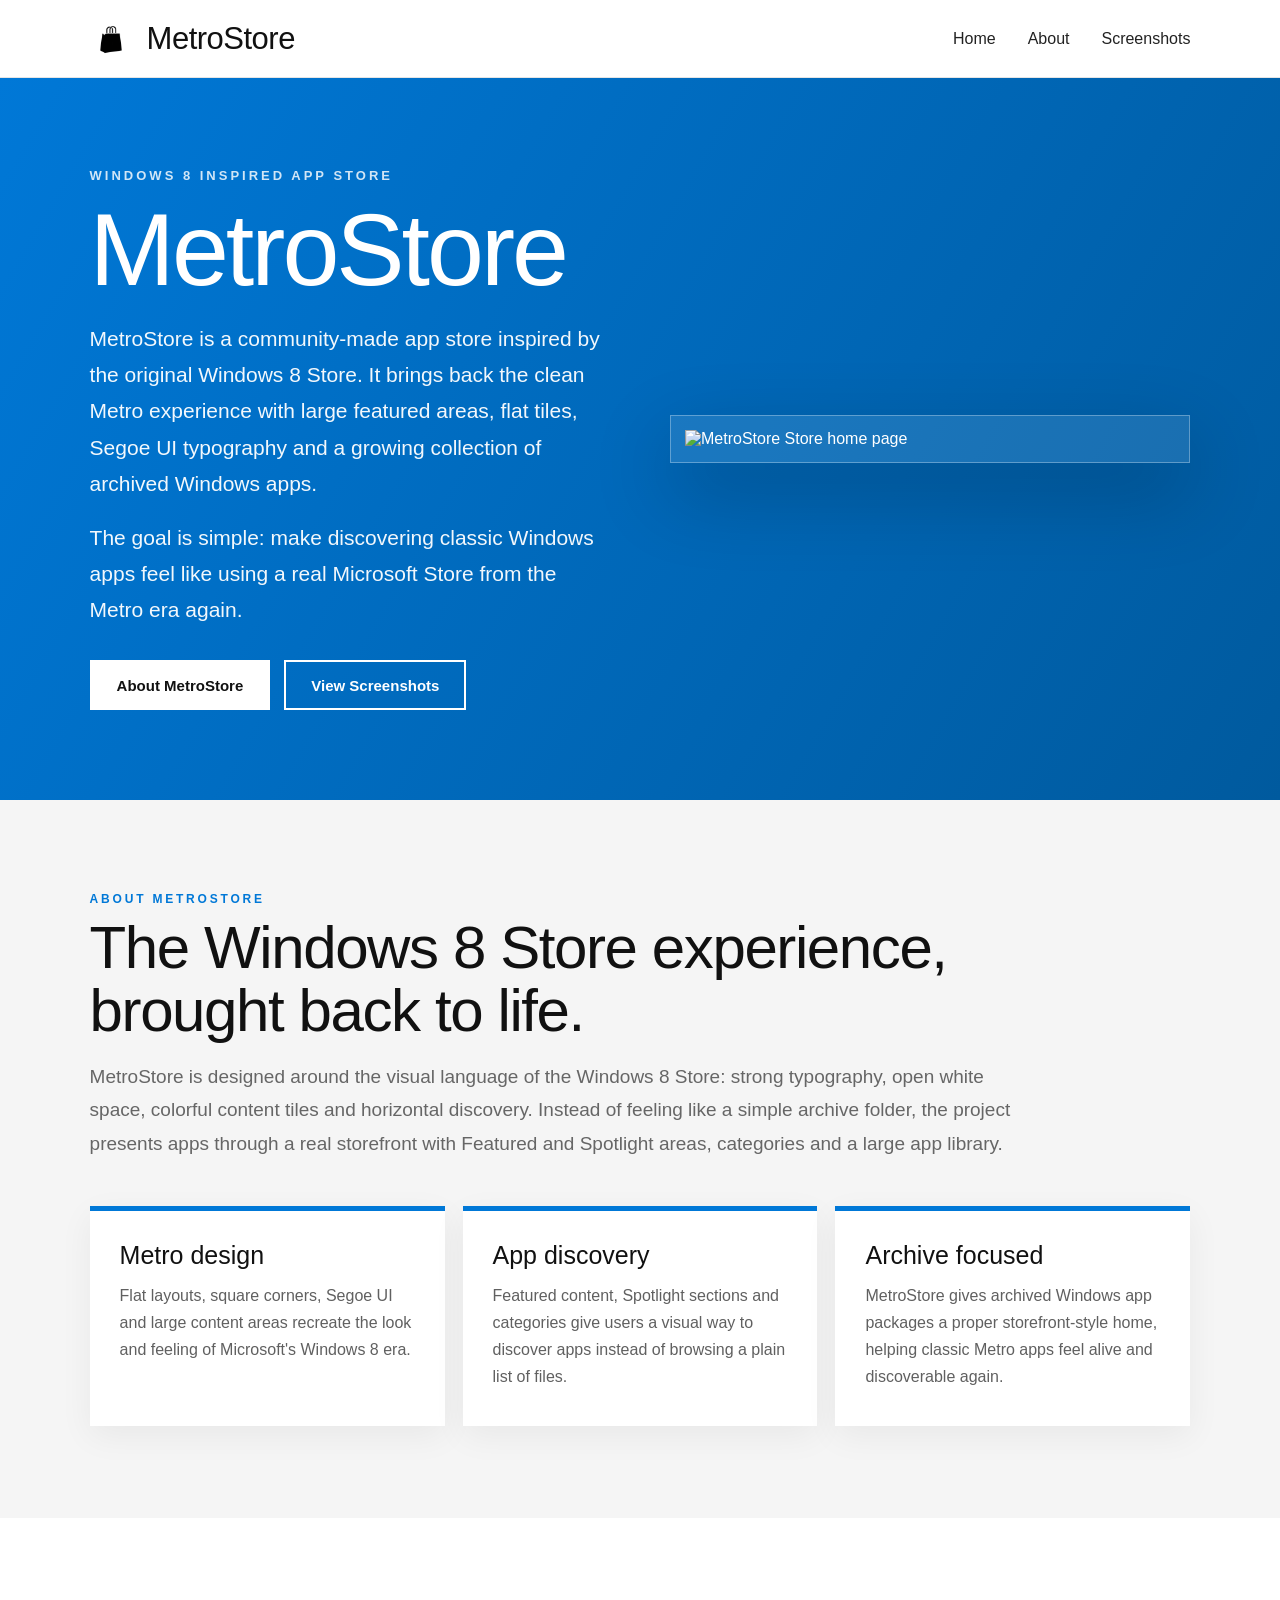
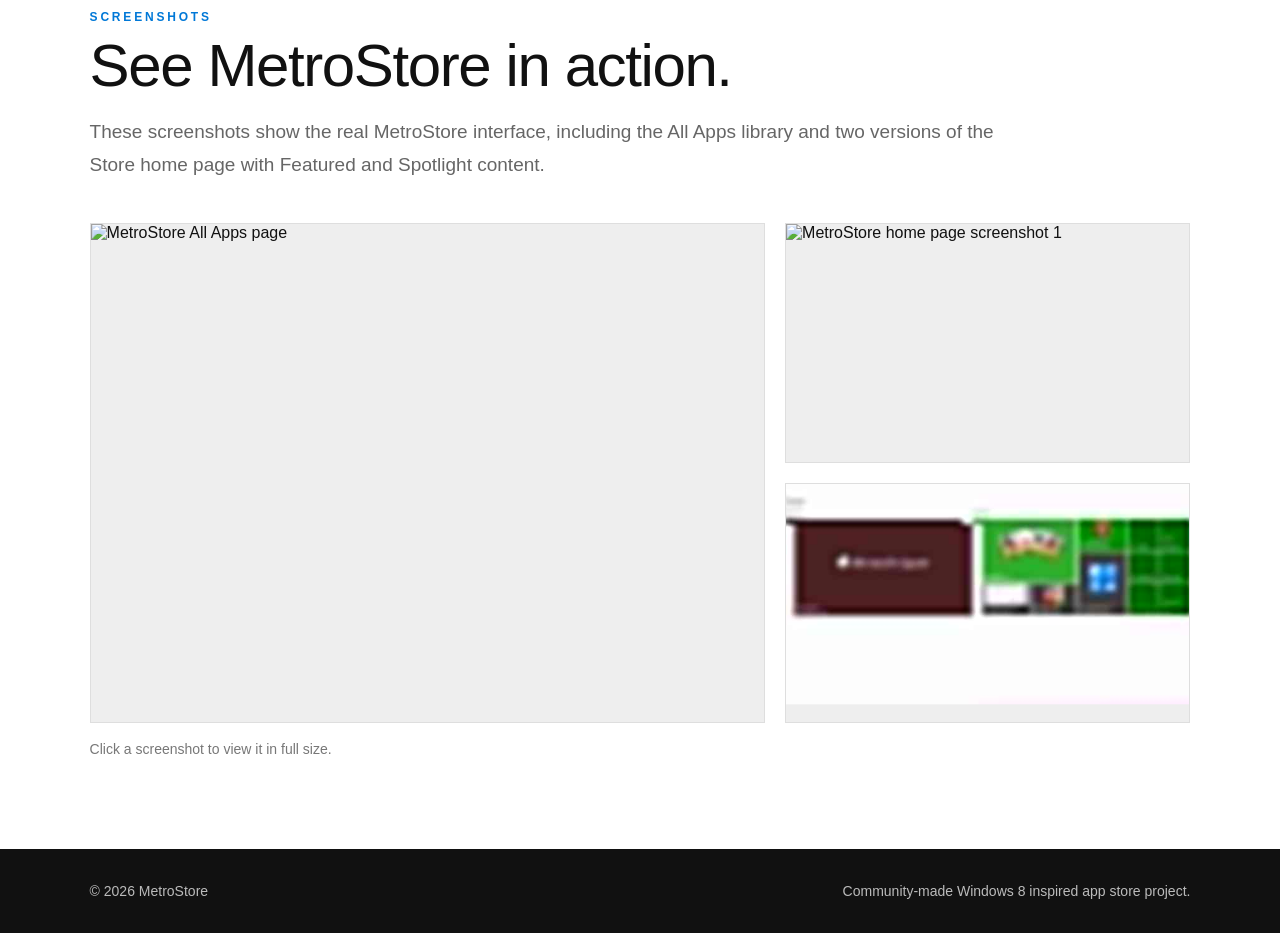
==== index.html @ f3b94437 "Fix MetroStore screenshots and rebuild homepage" ====
<!DOCTYPE html>
<html lang="en">
<head>
    <meta charset="UTF-8">
    <meta name="viewport" content="width=device-width, initial-scale=1.0">
    <meta name="description" content="MetroStore — a Windows 8 inspired app store project.">
    <meta name="theme-color" content="#0078d7">
    <title>MetroStore</title>
    <link rel="icon" type="image/svg+xml" href="assets/metrostore-logo.svg">

    <style>
        :root {
            --blue: #0078d7;
            --blue-dark: #005a9e;
            --text: #111;
            --muted: #666;
            --line: #dedede;
            --page: #f5f5f5;
            --white: #fff;
        }

        * { box-sizing: border-box; }
        html { scroll-behavior: smooth; }

        body {
            margin: 0;
            font-family: "Segoe UI", Arial, sans-serif;
            background: var(--page);
            color: var(--text);
        }

        img { max-width: 100%; }
        a { color: inherit; }

        .topbar {
            position: sticky;
            top: 0;
            z-index: 1000;
            min-height: 78px;
            display: flex;
            align-items: center;
            justify-content: space-between;
            padding: 0 7vw;
            background: rgba(255,255,255,.98);
            border-bottom: 1px solid #e5e5e5;
        }

        .brand {
            display: flex;
            align-items: center;
            gap: 15px;
            text-decoration: none;
        }

        .site-logo {
            width: 42px;
            height: 42px;
            object-fit: contain;
            display: block;
        }

        .brand-name {
            font-size: 31px;
            font-weight: 300;
            letter-spacing: -.5px;
        }

        .nav {
            display: flex;
            gap: 32px;
        }

        .nav a {
            padding: 28px 0 24px;
            color: #222;
            text-decoration: none;
            font-size: 16px;
            border-bottom: 3px solid transparent;
        }

        .nav a:hover {
            color: var(--blue);
            border-bottom-color: var(--blue);
        }

        .hero {
            min-height: 650px;
            display: grid;
            grid-template-columns: 1fr 1fr;
            gap: 60px;
            align-items: center;
            padding: 90px 7vw;
            color: white;
            background: linear-gradient(120deg, var(--blue), var(--blue-dark));
        }

        .eyebrow {
            margin-bottom: 20px;
            font-size: 13px;
            font-weight: 600;
            letter-spacing: 3px;
            text-transform: uppercase;
            color: rgba(255,255,255,.82);
        }

        .hero h1 {
            margin: 0 0 24px;
            font-size: clamp(66px, 8vw, 106px);
            line-height: .92;
            font-weight: 200;
            letter-spacing: -3px;
        }

        .hero p {
            max-width: 720px;
            margin: 0 0 18px;
            font-size: 21px;
            line-height: 1.72;
            font-weight: 300;
            color: rgba(255,255,255,.95);
        }

        .hero-actions {
            display: flex;
            flex-wrap: wrap;
            gap: 14px;
            margin-top: 32px;
        }

        .button {
            display: inline-flex;
            align-items: center;
            justify-content: center;
            min-height: 50px;
            padding: 0 25px;
            border: 2px solid white;
            border-radius: 0;
            text-decoration: none;
            font-size: 15px;
            font-weight: 600;
            transition: .15s ease;
        }

        .button-white {
            background: white;
            color: #111;
        }

        .button-white:hover {
            background: #111;
            color: white;
            border-color: #111;
        }

        .button-outline {
            background: transparent;
            color: white;
        }

        .button-outline:hover {
            background: white;
            color: #111;
        }

        .hero-image {
            padding: 14px;
            background: rgba(255,255,255,.10);
            border: 1px solid rgba(255,255,255,.30);
            box-shadow: 0 28px 80px rgba(0,0,0,.24);
        }

        .hero-image img {
            display: block;
            width: 100%;
            height: auto;
        }

        .section {
            padding: 92px 7vw;
        }

        .section-inner {
            max-width: 1380px;
            margin: 0 auto;
        }

        .section-kicker {
            margin-bottom: 10px;
            color: var(--blue);
            font-size: 12px;
            font-weight: 700;
            letter-spacing: 2.8px;
            text-transform: uppercase;
        }

        .section-title {
            margin: 0 0 18px;
            max-width: 950px;
            font-size: clamp(40px, 5vw, 60px);
            line-height: 1.05;
            font-weight: 300;
            letter-spacing: -1.4px;
        }

        .section-text {
            max-width: 940px;
            margin: 0;
            color: var(--muted);
            font-size: 19px;
            line-height: 1.75;
        }

        .about-grid {
            display: grid;
            grid-template-columns: repeat(3, 1fr);
            gap: 18px;
            margin-top: 46px;
        }

        .about-card {
            min-height: 220px;
            padding: 30px;
            background: white;
            border-top: 5px solid var(--blue);
            box-shadow: 0 10px 32px rgba(0,0,0,.055);
        }

        .about-card h3 {
            margin: 0 0 12px;
            font-size: 25px;
            font-weight: 400;
        }

        .about-card p {
            margin: 0;
            color: #606060;
            font-size: 16px;
            line-height: 1.7;
        }

        .screenshots-section { background: white; }

        .gallery {
            display: grid;
            grid-template-columns: 1.25fr .75fr;
            gap: 20px;
            margin-top: 42px;
        }

        .shot,
        .side-shots figure {
            margin: 0;
            position: relative;
            overflow: hidden;
            background: #eee;
            border: 1px solid var(--line);
            cursor: zoom-in;
        }

        .shot img,
        .side-shots img {
            width: 100%;
            height: 100%;
            display: block;
            object-fit: cover;
            transition: transform .18s ease;
        }

        .shot:hover img,
        .side-shots figure:hover img { transform: scale(1.012); }

        .shot { min-height: 500px; }

        .side-shots {
            display: grid;
            grid-template-rows: 1fr 1fr;
            gap: 20px;
        }

        .gallery-note {
            margin-top: 18px;
            color: #777;
            font-size: 14px;
        }

        .viewer {
            display: none;
            position: fixed;
            inset: 0;
            z-index: 3000;
            align-items: center;
            justify-content: center;
            padding: 30px;
            background: rgba(0,0,0,.93);
        }

        .viewer.open { display: flex; }

        .viewer img {
            max-width: 96vw;
            max-height: 90vh;
            object-fit: contain;
            box-shadow: 0 25px 80px rgba(0,0,0,.55);
        }

        .viewer-close {
            position: absolute;
            top: 20px;
            right: 24px;
            width: 48px;
            height: 48px;
            border: 2px solid white;
            background: transparent;
            color: white;
            font: inherit;
            font-size: 29px;
            cursor: pointer;
        }

        footer {
            padding: 34px 7vw;
            color: #bbb;
            background: #111;
        }

        .footer-inner {
            max-width: 1380px;
            margin: 0 auto;
            display: flex;
            justify-content: space-between;
            flex-wrap: wrap;
            gap: 20px;
            font-size: 14px;
        }

        @media (max-width: 1050px) {
            .hero { grid-template-columns: 1fr; }
            .about-grid { grid-template-columns: 1fr; }
            .gallery { grid-template-columns: 1fr; }
            .side-shots { grid-template-columns: 1fr 1fr; grid-template-rows: auto; }
            .shot { min-height: auto; }
        }

        @media (max-width: 700px) {
            .topbar {
                align-items: flex-start;
                flex-direction: column;
                gap: 12px;
                padding: 14px 20px 10px;
            }

            .nav { gap: 18px; }
            .nav a { padding: 0 0 8px; }
            .hero { padding: 64px 20px; }
            .section { padding: 70px 20px; }
            .side-shots { grid-template-columns: 1fr; }
            .site-logo { width: 40px; height: 40px; }
        }
    </style>
</head>
<body>

<header class="topbar">
    <a class="brand" href="#home">
        <img class="site-logo" src="assets/metrostore-logo.svg" alt="MetroStore logo">
        <span class="brand-name">MetroStore</span>
    </a>

    <nav class="nav">
        <a href="#home">Home</a>
        <a href="#about">About</a>
        <a href="#screenshots">Screenshots</a>
    </nav>
</header>

<main>
    <section class="hero" id="home">
        <div>
            <div class="eyebrow">Windows 8 inspired app store</div>
            <h1>MetroStore</h1>

            <p>
                MetroStore is a community-made app store inspired by the original Windows 8 Store.
                It brings back the clean Metro experience with large featured areas, flat tiles,
                Segoe UI typography and a growing collection of archived Windows apps.
            </p>

            <p>
                The goal is simple: make discovering classic Windows apps feel like using a real
                Microsoft Store from the Metro era again.
            </p>

            <div class="hero-actions">
                <a class="button button-white" href="#about">About MetroStore</a>
                <a class="button button-outline" href="#screenshots">View Screenshots</a>
            </div>
        </div>

        <div class="hero-image">
            <img src="assets/candidate2.jpg" alt="MetroStore Store home page">
        </div>
    </section>

    <section class="section" id="about">
        <div class="section-inner">
            <div class="section-kicker">About MetroStore</div>
            <h2 class="section-title">The Windows 8 Store experience, brought back to life.</h2>

            <p class="section-text">
                MetroStore is designed around the visual language of the Windows 8 Store: strong
                typography, open white space, colorful content tiles and horizontal discovery.
                Instead of feeling like a simple archive folder, the project presents apps through
                a real storefront with Featured and Spotlight areas, categories and a large app library.
            </p>

            <div class="about-grid">
                <article class="about-card">
                    <h3>Metro design</h3>
                    <p>
                        Flat layouts, square corners, Segoe UI and large content areas recreate the
                        look and feeling of Microsoft's Windows 8 era.
                    </p>
                </article>

                <article class="about-card">
                    <h3>App discovery</h3>
                    <p>
                        Featured content, Spotlight sections and categories give users a visual way
                        to discover apps instead of browsing a plain list of files.
                    </p>
                </article>

                <article class="about-card">
                    <h3>Archive focused</h3>
                    <p>
                        MetroStore gives archived Windows app packages a proper storefront-style home,
                        helping classic Metro apps feel alive and discoverable again.
                    </p>
                </article>
            </div>
        </div>
    </section>

    <section class="section screenshots-section" id="screenshots">
        <div class="section-inner">
            <div class="section-kicker">Screenshots</div>
            <h2 class="section-title">See MetroStore in action.</h2>

            <p class="section-text">
                These screenshots show the real MetroStore interface, including the All Apps library
                and two versions of the Store home page with Featured and Spotlight content.
            </p>

            <div class="gallery">
                <figure class="shot" onclick="openViewer('assets/candidate1.jpg')">
                    <img src="assets/candidate1.jpg" alt="MetroStore All Apps page">
                </figure>

                <div class="side-shots">
                    <figure onclick="openViewer('assets/candidate2.jpg')">
                        <img src="assets/candidate2.jpg" alt="MetroStore home page screenshot 1">
                    </figure>

                    <figure onclick="openViewer('assets/candidate3.jpg')">
                        <img src="assets/candidate3.jpg" alt="MetroStore home page screenshot 2">
                    </figure>
                </div>
            </div>

            <div class="gallery-note">Click a screenshot to view it in full size.</div>
        </div>
    </section>
</main>

<footer>
    <div class="footer-inner">
        <div>© 2026 MetroStore</div>
        <div>Community-made Windows 8 inspired app store project.</div>
    </div>
</footer>

<div class="viewer" id="viewer" onclick="closeViewer(event)">
    <button class="viewer-close" type="button" onclick="closeViewer(event)" aria-label="Close">×</button>
    <img id="viewer-image" src="" alt="MetroStore screenshot enlarged">
</div>

<script>
    const viewer = document.getElementById('viewer');
    const viewerImage = document.getElementById('viewer-image');

    function openViewer(src) {
        viewerImage.src = src;
        viewer.classList.add('open');
        document.body.style.overflow = 'hidden';
    }

    function closeViewer(event) {
        if (event.target === viewer || event.target.classList.contains('viewer-close')) {
            viewer.classList.remove('open');
            viewerImage.src = '';
            document.body.style.overflow = '';
        }
    }

    document.addEventListener('keydown', function(event) {
        if (event.key === 'Escape' && viewer.classList.contains('open')) {
            viewer.classList.remove('open');
            viewerImage.src = '';
            document.body.style.overflow = '';
        }
    });
</script>

</body>
</html>
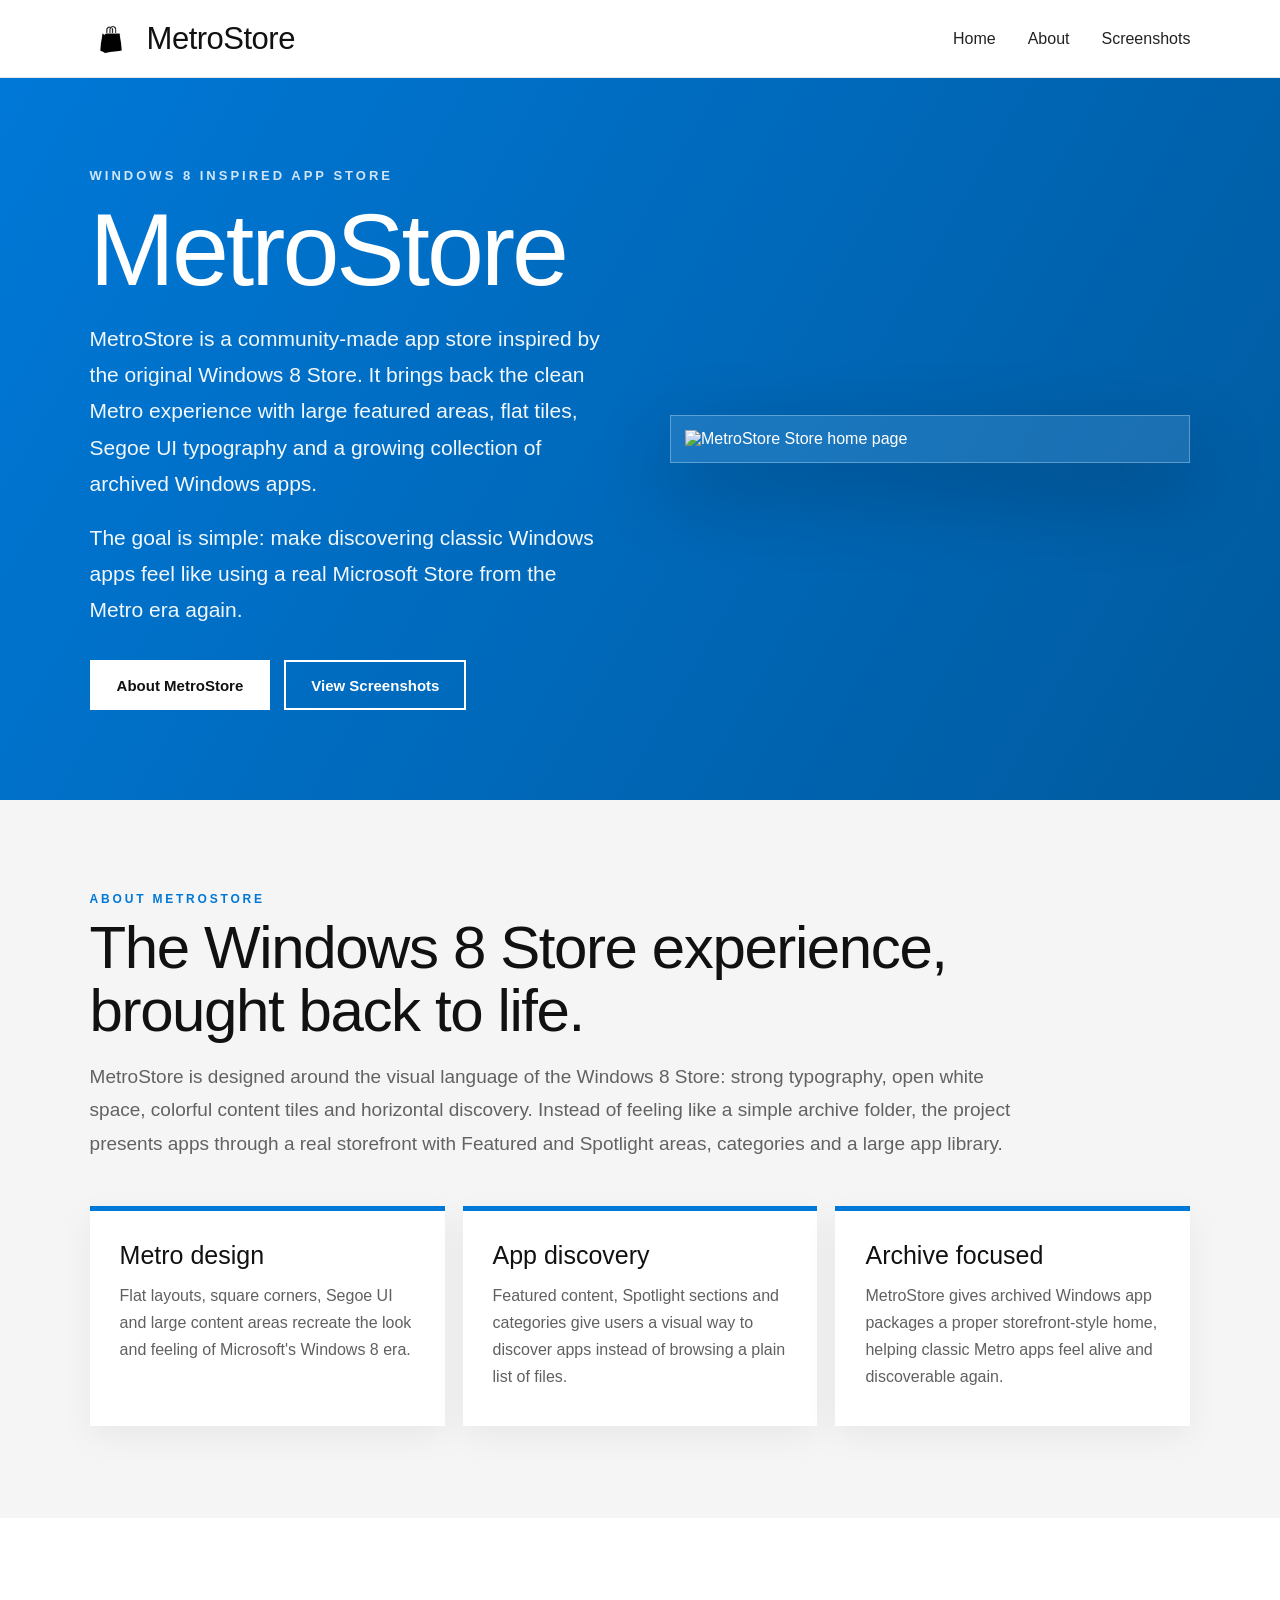
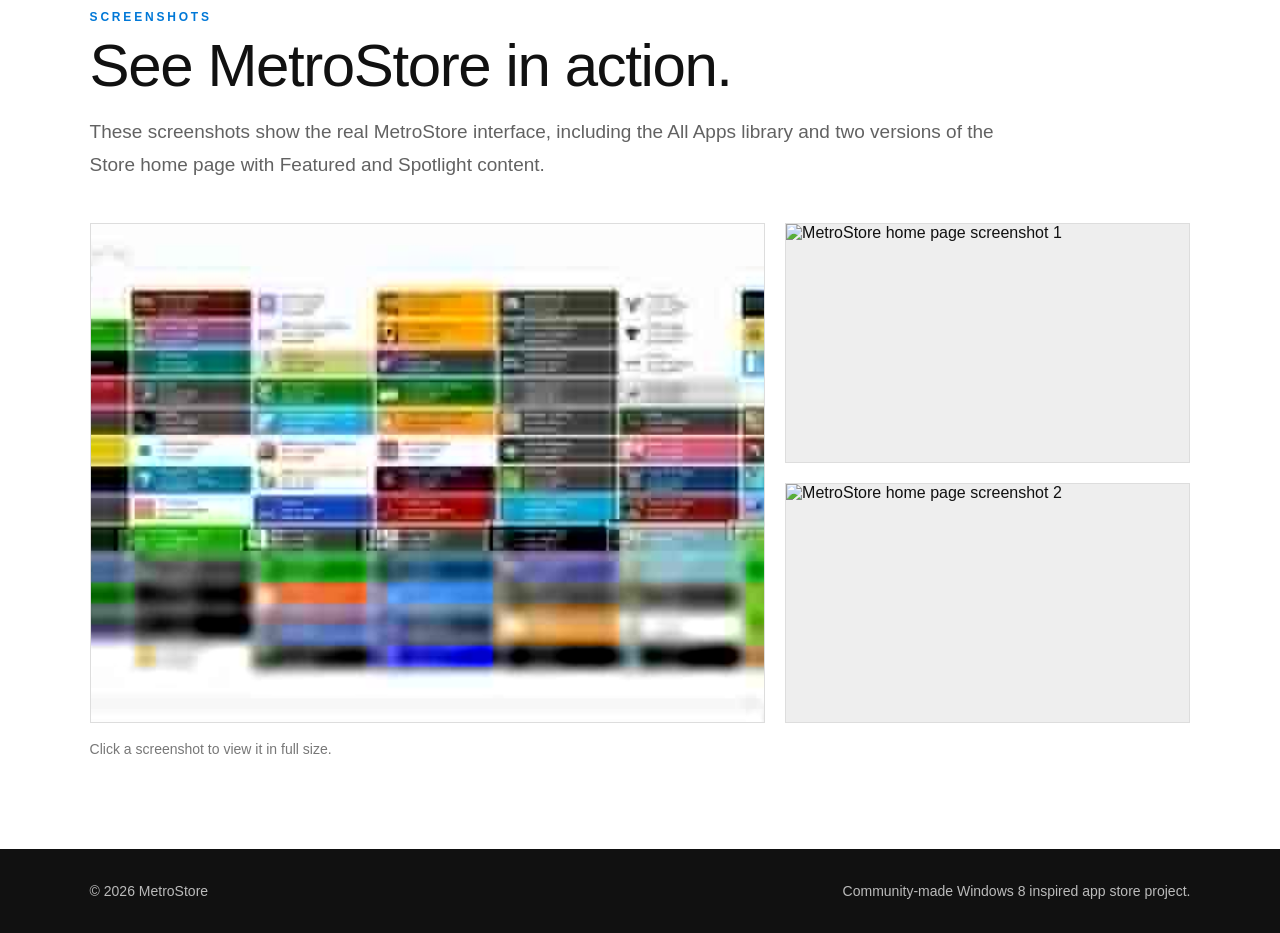
==== commit e827e329: "Fix MetroStore screenshots with direct JPEG assets" ====
--- a/index.html
+++ b/index.html
@@ -1,515 +1,61 @@
 <!DOCTYPE html>
 <html lang="en">
 <head>
-    <meta charset="UTF-8">
-    <meta name="viewport" content="width=device-width, initial-scale=1.0">
-    <meta name="description" content="MetroStore — a Windows 8 inspired app store project.">
-    <meta name="theme-color" content="#0078d7">
-    <title>MetroStore</title>
-    <link rel="icon" type="image/svg+xml" href="assets/metrostore-logo.svg">
-
-    <style>
-        :root {
-            --blue: #0078d7;
-            --blue-dark: #005a9e;
-            --text: #111;
-            --muted: #666;
-            --line: #dedede;
-            --page: #f5f5f5;
-            --white: #fff;
-        }
-
-        * { box-sizing: border-box; }
-        html { scroll-behavior: smooth; }
-
-        body {
-            margin: 0;
-            font-family: "Segoe UI", Arial, sans-serif;
-            background: var(--page);
-            color: var(--text);
-        }
-
-        img { max-width: 100%; }
-        a { color: inherit; }
-
-        .topbar {
-            position: sticky;
-            top: 0;
-            z-index: 1000;
-            min-height: 78px;
-            display: flex;
-            align-items: center;
-            justify-content: space-between;
-            padding: 0 7vw;
-            background: rgba(255,255,255,.98);
-            border-bottom: 1px solid #e5e5e5;
-        }
-
-        .brand {
-            display: flex;
-            align-items: center;
-            gap: 15px;
-            text-decoration: none;
-        }
-
-        .site-logo {
-            width: 42px;
-            height: 42px;
-            object-fit: contain;
-            display: block;
-        }
-
-        .brand-name {
-            font-size: 31px;
-            font-weight: 300;
-            letter-spacing: -.5px;
-        }
-
-        .nav {
-            display: flex;
-            gap: 32px;
-        }
-
-        .nav a {
-            padding: 28px 0 24px;
-            color: #222;
-            text-decoration: none;
-            font-size: 16px;
-            border-bottom: 3px solid transparent;
-        }
-
-        .nav a:hover {
-            color: var(--blue);
-            border-bottom-color: var(--blue);
-        }
-
-        .hero {
-            min-height: 650px;
-            display: grid;
-            grid-template-columns: 1fr 1fr;
-            gap: 60px;
-            align-items: center;
-            padding: 90px 7vw;
-            color: white;
-            background: linear-gradient(120deg, var(--blue), var(--blue-dark));
-        }
-
-        .eyebrow {
-            margin-bottom: 20px;
-            font-size: 13px;
-            font-weight: 600;
-            letter-spacing: 3px;
-            text-transform: uppercase;
-            color: rgba(255,255,255,.82);
-        }
-
-        .hero h1 {
-            margin: 0 0 24px;
-            font-size: clamp(66px, 8vw, 106px);
-            line-height: .92;
-            font-weight: 200;
-            letter-spacing: -3px;
-        }
-
-        .hero p {
-            max-width: 720px;
-            margin: 0 0 18px;
-            font-size: 21px;
-            line-height: 1.72;
-            font-weight: 300;
-            color: rgba(255,255,255,.95);
-        }
-
-        .hero-actions {
-            display: flex;
-            flex-wrap: wrap;
-            gap: 14px;
-            margin-top: 32px;
-        }
-
-        .button {
-            display: inline-flex;
-            align-items: center;
-            justify-content: center;
-            min-height: 50px;
-            padding: 0 25px;
-            border: 2px solid white;
-            border-radius: 0;
-            text-decoration: none;
-            font-size: 15px;
-            font-weight: 600;
-            transition: .15s ease;
-        }
-
-        .button-white {
-            background: white;
-            color: #111;
-        }
-
-        .button-white:hover {
-            background: #111;
-            color: white;
-            border-color: #111;
-        }
-
-        .button-outline {
-            background: transparent;
-            color: white;
-        }
-
-        .button-outline:hover {
-            background: white;
-            color: #111;
-        }
-
-        .hero-image {
-            padding: 14px;
-            background: rgba(255,255,255,.10);
-            border: 1px solid rgba(255,255,255,.30);
-            box-shadow: 0 28px 80px rgba(0,0,0,.24);
-        }
-
-        .hero-image img {
-            display: block;
-            width: 100%;
-            height: auto;
-        }
-
-        .section {
-            padding: 92px 7vw;
-        }
-
-        .section-inner {
-            max-width: 1380px;
-            margin: 0 auto;
-        }
-
-        .section-kicker {
-            margin-bottom: 10px;
-            color: var(--blue);
-            font-size: 12px;
-            font-weight: 700;
-            letter-spacing: 2.8px;
-            text-transform: uppercase;
-        }
-
-        .section-title {
-            margin: 0 0 18px;
-            max-width: 950px;
-            font-size: clamp(40px, 5vw, 60px);
-            line-height: 1.05;
-            font-weight: 300;
-            letter-spacing: -1.4px;
-        }
-
-        .section-text {
-            max-width: 940px;
-            margin: 0;
-            color: var(--muted);
-            font-size: 19px;
-            line-height: 1.75;
-        }
-
-        .about-grid {
-            display: grid;
-            grid-template-columns: repeat(3, 1fr);
-            gap: 18px;
-            margin-top: 46px;
-        }
-
-        .about-card {
-            min-height: 220px;
-            padding: 30px;
-            background: white;
-            border-top: 5px solid var(--blue);
-            box-shadow: 0 10px 32px rgba(0,0,0,.055);
-        }
-
-        .about-card h3 {
-            margin: 0 0 12px;
-            font-size: 25px;
-            font-weight: 400;
-        }
-
-        .about-card p {
-            margin: 0;
-            color: #606060;
-            font-size: 16px;
-            line-height: 1.7;
-        }
-
-        .screenshots-section { background: white; }
-
-        .gallery {
-            display: grid;
-            grid-template-columns: 1.25fr .75fr;
-            gap: 20px;
-            margin-top: 42px;
-        }
-
-        .shot,
-        .side-shots figure {
-            margin: 0;
-            position: relative;
-            overflow: hidden;
-            background: #eee;
-            border: 1px solid var(--line);
-            cursor: zoom-in;
-        }
-
-        .shot img,
-        .side-shots img {
-            width: 100%;
-            height: 100%;
-            display: block;
-            object-fit: cover;
-            transition: transform .18s ease;
-        }
-
-        .shot:hover img,
-        .side-shots figure:hover img { transform: scale(1.012); }
-
-        .shot { min-height: 500px; }
-
-        .side-shots {
-            display: grid;
-            grid-template-rows: 1fr 1fr;
-            gap: 20px;
-        }
-
-        .gallery-note {
-            margin-top: 18px;
-            color: #777;
-            font-size: 14px;
-        }
-
-        .viewer {
-            display: none;
-            position: fixed;
-            inset: 0;
-            z-index: 3000;
-            align-items: center;
-            justify-content: center;
-            padding: 30px;
-            background: rgba(0,0,0,.93);
-        }
-
-        .viewer.open { display: flex; }
-
-        .viewer img {
-            max-width: 96vw;
-            max-height: 90vh;
-            object-fit: contain;
-            box-shadow: 0 25px 80px rgba(0,0,0,.55);
-        }
-
-        .viewer-close {
-            position: absolute;
-            top: 20px;
-            right: 24px;
-            width: 48px;
-            height: 48px;
-            border: 2px solid white;
-            background: transparent;
-            color: white;
-            font: inherit;
-            font-size: 29px;
-            cursor: pointer;
-        }
-
-        footer {
-            padding: 34px 7vw;
-            color: #bbb;
-            background: #111;
-        }
-
-        .footer-inner {
-            max-width: 1380px;
-            margin: 0 auto;
-            display: flex;
-            justify-content: space-between;
-            flex-wrap: wrap;
-            gap: 20px;
-            font-size: 14px;
-        }
-
-        @media (max-width: 1050px) {
-            .hero { grid-template-columns: 1fr; }
-            .about-grid { grid-template-columns: 1fr; }
-            .gallery { grid-template-columns: 1fr; }
-            .side-shots { grid-template-columns: 1fr 1fr; grid-template-rows: auto; }
-            .shot { min-height: auto; }
-        }
-
-        @media (max-width: 700px) {
-            .topbar {
-                align-items: flex-start;
-                flex-direction: column;
-                gap: 12px;
-                padding: 14px 20px 10px;
-            }
-
-            .nav { gap: 18px; }
-            .nav a { padding: 0 0 8px; }
-            .hero { padding: 64px 20px; }
-            .section { padding: 70px 20px; }
-            .side-shots { grid-template-columns: 1fr; }
-            .site-logo { width: 40px; height: 40px; }
-        }
-    </style>
+  <meta charset="UTF-8">
+  <meta name="viewport" content="width=device-width, initial-scale=1.0">
+  <meta name="description" content="MetroStore — a Windows 8 inspired app store project.">
+  <meta name="theme-color" content="#0078d7">
+  <title>MetroStore</title>
+  <link rel="icon" type="image/svg+xml" href="assets/metrostore-logo.svg">
+  <style>
+    :root{--blue:#0078d7;--blue-dark:#005a9e;--text:#111;--muted:#626262;--line:#ddd;--page:#f5f5f5}
+    *{box-sizing:border-box}html{scroll-behavior:smooth}body{margin:0;font-family:"Segoe UI",Arial,sans-serif;background:var(--page);color:var(--text)}img{max-width:100%}a{color:inherit}
+    .topbar{position:sticky;top:0;z-index:1000;min-height:78px;display:flex;align-items:center;justify-content:space-between;padding:0 7vw;background:rgba(255,255,255,.98);border-bottom:1px solid #e5e5e5}
+    .brand{display:flex;align-items:center;gap:15px;text-decoration:none}.site-logo{width:42px;height:42px;object-fit:contain;display:block}.brand-name{font-size:31px;font-weight:300;letter-spacing:-.5px}.nav{display:flex;gap:32px}.nav a{padding:28px 0 24px;color:#222;text-decoration:none;font-size:16px;border-bottom:3px solid transparent}.nav a:hover{color:var(--blue);border-bottom-color:var(--blue)}
+    .hero{min-height:650px;display:grid;grid-template-columns:1fr 1fr;gap:60px;align-items:center;padding:90px 7vw;color:white;background:linear-gradient(120deg,var(--blue),var(--blue-dark))}
+    .eyebrow{margin-bottom:20px;font-size:13px;font-weight:600;letter-spacing:3px;text-transform:uppercase;color:rgba(255,255,255,.82)}.hero h1{margin:0 0 24px;font-size:clamp(66px,8vw,106px);line-height:.92;font-weight:200;letter-spacing:-3px}.hero p{max-width:720px;margin:0 0 18px;font-size:21px;line-height:1.72;font-weight:300;color:rgba(255,255,255,.95)}
+    .hero-actions{display:flex;flex-wrap:wrap;gap:14px;margin-top:32px}.button{display:inline-flex;align-items:center;justify-content:center;min-height:50px;padding:0 25px;border:2px solid white;border-radius:0;text-decoration:none;font-size:15px;font-weight:600;transition:.15s}.button-white{background:white;color:#111}.button-white:hover{background:#111;color:white;border-color:#111}.button-outline{background:transparent;color:white}.button-outline:hover{background:white;color:#111}
+    .hero-image{padding:14px;background:rgba(255,255,255,.1);border:1px solid rgba(255,255,255,.3);box-shadow:0 28px 80px rgba(0,0,0,.24)}.hero-image img{display:block;width:100%;height:auto}
+    .section{padding:92px 7vw}.section-inner{max-width:1380px;margin:0 auto}.section-kicker{margin-bottom:10px;color:var(--blue);font-size:12px;font-weight:700;letter-spacing:2.8px;text-transform:uppercase}.section-title{margin:0 0 18px;max-width:950px;font-size:clamp(40px,5vw,60px);line-height:1.05;font-weight:300;letter-spacing:-1.4px}.section-text{max-width:940px;margin:0;color:var(--muted);font-size:19px;line-height:1.75}
+    .about-grid{display:grid;grid-template-columns:repeat(3,1fr);gap:18px;margin-top:46px}.about-card{min-height:220px;padding:30px;background:white;border-top:5px solid var(--blue);box-shadow:0 10px 32px rgba(0,0,0,.055)}.about-card h3{margin:0 0 12px;font-size:25px;font-weight:400}.about-card p{margin:0;color:#606060;font-size:16px;line-height:1.7}
+    .screenshots-section{background:white}.gallery{display:grid;grid-template-columns:1.25fr .75fr;gap:20px;margin-top:42px}.shot,.side-shots figure{margin:0;position:relative;overflow:hidden;background:#eee;border:1px solid var(--line);cursor:zoom-in}.shot img,.side-shots img{width:100%;height:100%;display:block;object-fit:cover;transition:transform .18s}.shot:hover img,.side-shots figure:hover img{transform:scale(1.012)}.shot{min-height:500px}.side-shots{display:grid;grid-template-rows:1fr 1fr;gap:20px}.gallery-note{margin-top:18px;color:#777;font-size:14px}
+    .viewer{display:none;position:fixed;inset:0;z-index:3000;align-items:center;justify-content:center;padding:30px;background:rgba(0,0,0,.93)}.viewer.open{display:flex}.viewer img{max-width:96vw;max-height:90vh;object-fit:contain;box-shadow:0 25px 80px rgba(0,0,0,.55)}.viewer-close{position:absolute;top:20px;right:24px;width:48px;height:48px;border:2px solid white;background:transparent;color:white;font:inherit;font-size:29px;cursor:pointer}
+    footer{padding:34px 7vw;color:#bbb;background:#111}.footer-inner{max-width:1380px;margin:0 auto;display:flex;justify-content:space-between;flex-wrap:wrap;gap:20px;font-size:14px}
+    @media(max-width:1050px){.hero{grid-template-columns:1fr}.about-grid{grid-template-columns:1fr}.gallery{grid-template-columns:1fr}.side-shots{grid-template-columns:1fr 1fr;grid-template-rows:auto}.shot{min-height:auto}}
+    @media(max-width:700px){.topbar{align-items:flex-start;flex-direction:column;gap:12px;padding:14px 20px 10px}.nav{gap:18px}.nav a{padding:0 0 8px}.hero{padding:64px 20px}.section{padding:70px 20px}.side-shots{grid-template-columns:1fr}.site-logo{width:40px;height:40px}}
+  </style>
 </head>
 <body>
-
 <header class="topbar">
-    <a class="brand" href="#home">
-        <img class="site-logo" src="assets/metrostore-logo.svg" alt="MetroStore logo">
-        <span class="brand-name">MetroStore</span>
-    </a>
-
-    <nav class="nav">
-        <a href="#home">Home</a>
-        <a href="#about">About</a>
-        <a href="#screenshots">Screenshots</a>
-    </nav>
+  <a class="brand" href="#home"><img class="site-logo" src="assets/metrostore-logo.svg" alt="MetroStore logo"><span class="brand-name">MetroStore</span></a>
+  <nav class="nav"><a href="#home">Home</a><a href="#about">About</a><a href="#screenshots">Screenshots</a></nav>
 </header>
-
 <main>
-    <section class="hero" id="home">
-        <div>
-            <div class="eyebrow">Windows 8 inspired app store</div>
-            <h1>MetroStore</h1>
-
-            <p>
-                MetroStore is a community-made app store inspired by the original Windows 8 Store.
-                It brings back the clean Metro experience with large featured areas, flat tiles,
-                Segoe UI typography and a growing collection of archived Windows apps.
-            </p>
-
-            <p>
-                The goal is simple: make discovering classic Windows apps feel like using a real
-                Microsoft Store from the Metro era again.
-            </p>
-
-            <div class="hero-actions">
-                <a class="button button-white" href="#about">About MetroStore</a>
-                <a class="button button-outline" href="#screenshots">View Screenshots</a>
-            </div>
-        </div>
-
-        <div class="hero-image">
-            <img src="assets/candidate2.jpg" alt="MetroStore Store home page">
-        </div>
-    </section>
-
-    <section class="section" id="about">
-        <div class="section-inner">
-            <div class="section-kicker">About MetroStore</div>
-            <h2 class="section-title">The Windows 8 Store experience, brought back to life.</h2>
-
-            <p class="section-text">
-                MetroStore is designed around the visual language of the Windows 8 Store: strong
-                typography, open white space, colorful content tiles and horizontal discovery.
-                Instead of feeling like a simple archive folder, the project presents apps through
-                a real storefront with Featured and Spotlight areas, categories and a large app library.
-            </p>
-
-            <div class="about-grid">
-                <article class="about-card">
-                    <h3>Metro design</h3>
-                    <p>
-                        Flat layouts, square corners, Segoe UI and large content areas recreate the
-                        look and feeling of Microsoft's Windows 8 era.
-                    </p>
-                </article>
-
-                <article class="about-card">
-                    <h3>App discovery</h3>
-                    <p>
-                        Featured content, Spotlight sections and categories give users a visual way
-                        to discover apps instead of browsing a plain list of files.
-                    </p>
-                </article>
-
-                <article class="about-card">
-                    <h3>Archive focused</h3>
-                    <p>
-                        MetroStore gives archived Windows app packages a proper storefront-style home,
-                        helping classic Metro apps feel alive and discoverable again.
-                    </p>
-                </article>
-            </div>
-        </div>
-    </section>
-
-    <section class="section screenshots-section" id="screenshots">
-        <div class="section-inner">
-            <div class="section-kicker">Screenshots</div>
-            <h2 class="section-title">See MetroStore in action.</h2>
-
-            <p class="section-text">
-                These screenshots show the real MetroStore interface, including the All Apps library
-                and two versions of the Store home page with Featured and Spotlight content.
-            </p>
-
-            <div class="gallery">
-                <figure class="shot" onclick="openViewer('assets/candidate1.jpg')">
-                    <img src="assets/candidate1.jpg" alt="MetroStore All Apps page">
-                </figure>
-
-                <div class="side-shots">
-                    <figure onclick="openViewer('assets/candidate2.jpg')">
-                        <img src="assets/candidate2.jpg" alt="MetroStore home page screenshot 1">
-                    </figure>
-
-                    <figure onclick="openViewer('assets/candidate3.jpg')">
-                        <img src="assets/candidate3.jpg" alt="MetroStore home page screenshot 2">
-                    </figure>
-                </div>
-            </div>
-
-            <div class="gallery-note">Click a screenshot to view it in full size.</div>
-        </div>
-    </section>
+  <section class="hero" id="home">
+    <div>
+      <div class="eyebrow">Windows 8 inspired app store</div>
+      <h1>MetroStore</h1>
+      <p>MetroStore is a community-made app store inspired by the original Windows 8 Store. It brings back the clean Metro experience with large featured areas, flat tiles, Segoe UI typography and a growing collection of archived Windows apps.</p>
+      <p>The goal is simple: make discovering classic Windows apps feel like using a real Microsoft Store from the Metro era again.</p>
+      <div class="hero-actions"><a class="button button-white" href="#about">About MetroStore</a><a class="button button-outline" href="#screenshots">View Screenshots</a></div>
+    </div>
+    <div class="hero-image"><img src="assets/screenshot-store-1.jpg?v=2" alt="MetroStore Store home page"></div>
+  </section>
+  <section class="section" id="about"><div class="section-inner">
+    <div class="section-kicker">About MetroStore</div><h2 class="section-title">The Windows 8 Store experience, brought back to life.</h2>
+    <p class="section-text">MetroStore is designed around the visual language of the Windows 8 Store: strong typography, open white space, colorful content tiles and horizontal discovery. Instead of feeling like a simple archive folder, the project presents apps through a real storefront with Featured and Spotlight areas, categories and a large app library.</p>
+    <div class="about-grid"><article class="about-card"><h3>Metro design</h3><p>Flat layouts, square corners, Segoe UI and large content areas recreate the look and feeling of Microsoft's Windows 8 era.</p></article><article class="about-card"><h3>App discovery</h3><p>Featured content, Spotlight sections and categories give users a visual way to discover apps instead of browsing a plain list of files.</p></article><article class="about-card"><h3>Archive focused</h3><p>MetroStore gives archived Windows app packages a proper storefront-style home, helping classic Metro apps feel alive and discoverable again.</p></article></div>
+  </div></section>
+  <section class="section screenshots-section" id="screenshots"><div class="section-inner">
+    <div class="section-kicker">Screenshots</div><h2 class="section-title">See MetroStore in action.</h2><p class="section-text">These screenshots show the real MetroStore interface, including the All Apps library and two versions of the Store home page with Featured and Spotlight content.</p>
+    <div class="gallery">
+      <figure class="shot" onclick="openViewer('assets/screenshot-all-apps.jpg?v=2')"><img src="assets/screenshot-all-apps.jpg?v=2" alt="MetroStore All Apps page"></figure>
+      <div class="side-shots"><figure onclick="openViewer('assets/screenshot-store-1.jpg?v=2')"><img src="assets/screenshot-store-1.jpg?v=2" alt="MetroStore home page screenshot 1"></figure><figure onclick="openViewer('assets/screenshot-store-2.jpg?v=2')"><img src="assets/screenshot-store-2.jpg?v=2" alt="MetroStore home page screenshot 2"></figure></div>
+    </div><div class="gallery-note">Click a screenshot to view it in full size.</div>
+  </div></section>
 </main>
-
-<footer>
-    <div class="footer-inner">
-        <div>© 2026 MetroStore</div>
-        <div>Community-made Windows 8 inspired app store project.</div>
-    </div>
-</footer>
-
-<div class="viewer" id="viewer" onclick="closeViewer(event)">
-    <button class="viewer-close" type="button" onclick="closeViewer(event)" aria-label="Close">×</button>
-    <img id="viewer-image" src="" alt="MetroStore screenshot enlarged">
-</div>
-
-<script>
-    const viewer = document.getElementById('viewer');
-    const viewerImage = document.getElementById('viewer-image');
-
-    function openViewer(src) {
-        viewerImage.src = src;
-        viewer.classList.add('open');
-        document.body.style.overflow = 'hidden';
-    }
-
-    function closeViewer(event) {
-        if (event.target === viewer || event.target.classList.contains('viewer-close')) {
-            viewer.classList.remove('open');
-            viewerImage.src = '';
-            document.body.style.overflow = '';
-        }
-    }
-
-    document.addEventListener('keydown', function(event) {
-        if (event.key === 'Escape' && viewer.classList.contains('open')) {
-            viewer.classList.remove('open');
-            viewerImage.src = '';
-            document.body.style.overflow = '';
-        }
-    });
-</script>
-
+<footer><div class="footer-inner"><div>© 2026 MetroStore</div><div>Community-made Windows 8 inspired app store project.</div></div></footer>
+<div class="viewer" id="viewer" onclick="closeViewer(event)"><button class="viewer-close" type="button" onclick="closeViewer(event)" aria-label="Close">×</button><img id="viewer-image" src="" alt="MetroStore screenshot enlarged"></div>
+<script>const viewer=document.getElementById('viewer'),viewerImage=document.getElementById('viewer-image');function openViewer(src){viewerImage.src=src;viewer.classList.add('open');document.body.style.overflow='hidden'}function closeViewer(e){if(e.target===viewer||e.target.classList.contains('viewer-close')){viewer.classList.remove('open');viewerImage.src='';document.body.style.overflow=''}}document.addEventListener('keydown',e=>{if(e.key==='Escape'&&viewer.classList.contains('open')){viewer.classList.remove('open');viewerImage.src='';document.body.style.overflow=''}});</script>
 </body>
-</html>
+</html>
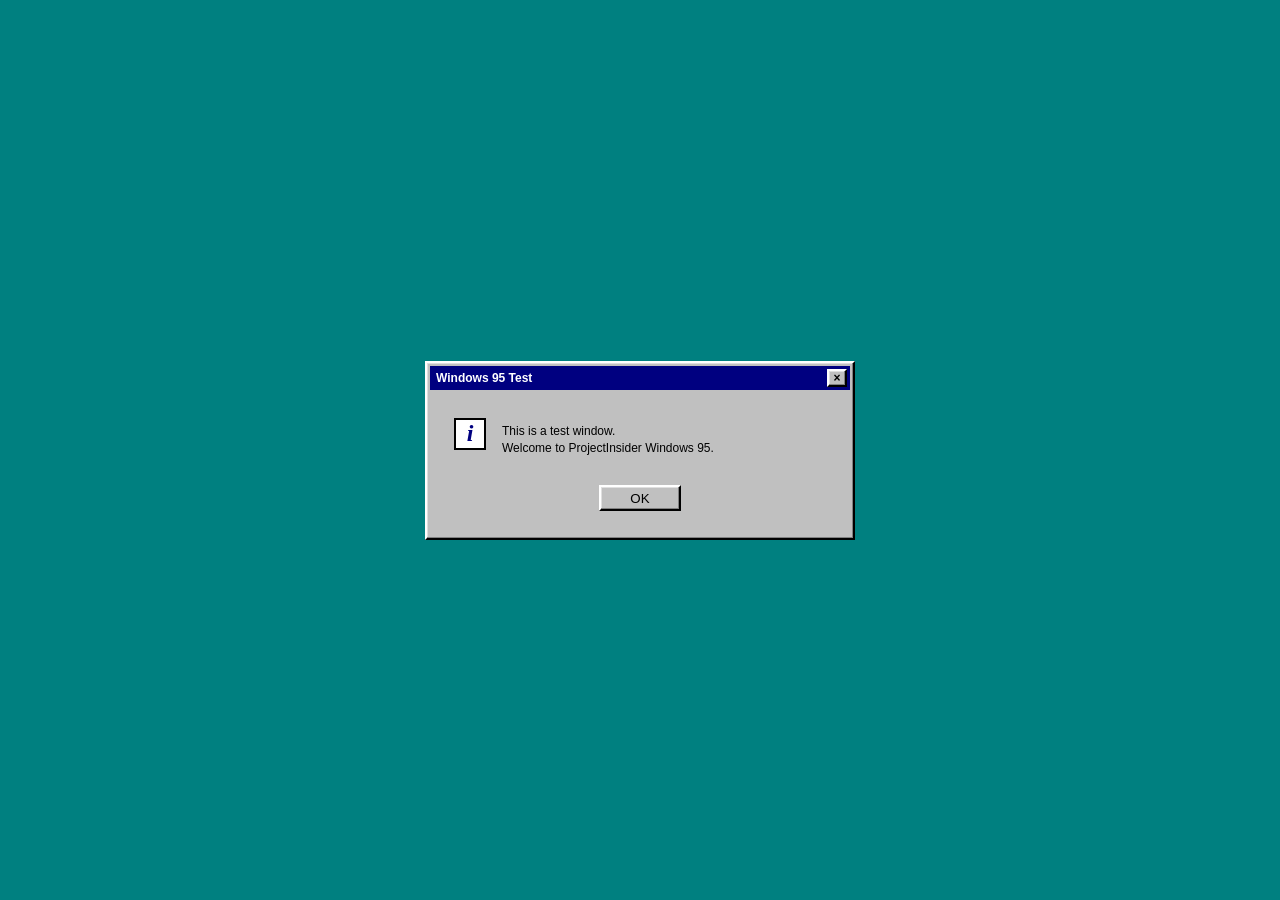
==== commit a5b73ede: "Reset site to minimal Windows 95 test window" ====
--- a/index.html
+++ b/index.html
@@ -3,59 +3,174 @@
 <head>
   <meta charset="UTF-8">
   <meta name="viewport" content="width=device-width, initial-scale=1.0">
-  <meta name="description" content="MetroStore — a Windows 8 inspired app store project.">
-  <meta name="theme-color" content="#0078d7">
-  <title>MetroStore</title>
-  <link rel="icon" type="image/svg+xml" href="assets/metrostore-logo.svg">
+  <title>Windows 95 Test</title>
   <style>
-    :root{--blue:#0078d7;--blue-dark:#005a9e;--text:#111;--muted:#626262;--line:#ddd;--page:#f5f5f5}
-    *{box-sizing:border-box}html{scroll-behavior:smooth}body{margin:0;font-family:"Segoe UI",Arial,sans-serif;background:var(--page);color:var(--text)}img{max-width:100%}a{color:inherit}
-    .topbar{position:sticky;top:0;z-index:1000;min-height:78px;display:flex;align-items:center;justify-content:space-between;padding:0 7vw;background:rgba(255,255,255,.98);border-bottom:1px solid #e5e5e5}
-    .brand{display:flex;align-items:center;gap:15px;text-decoration:none}.site-logo{width:42px;height:42px;object-fit:contain;display:block}.brand-name{font-size:31px;font-weight:300;letter-spacing:-.5px}.nav{display:flex;gap:32px}.nav a{padding:28px 0 24px;color:#222;text-decoration:none;font-size:16px;border-bottom:3px solid transparent}.nav a:hover{color:var(--blue);border-bottom-color:var(--blue)}
-    .hero{min-height:650px;display:grid;grid-template-columns:1fr 1fr;gap:60px;align-items:center;padding:90px 7vw;color:white;background:linear-gradient(120deg,var(--blue),var(--blue-dark))}
-    .eyebrow{margin-bottom:20px;font-size:13px;font-weight:600;letter-spacing:3px;text-transform:uppercase;color:rgba(255,255,255,.82)}.hero h1{margin:0 0 24px;font-size:clamp(66px,8vw,106px);line-height:.92;font-weight:200;letter-spacing:-3px}.hero p{max-width:720px;margin:0 0 18px;font-size:21px;line-height:1.72;font-weight:300;color:rgba(255,255,255,.95)}
-    .hero-actions{display:flex;flex-wrap:wrap;gap:14px;margin-top:32px}.button{display:inline-flex;align-items:center;justify-content:center;min-height:50px;padding:0 25px;border:2px solid white;border-radius:0;text-decoration:none;font-size:15px;font-weight:600;transition:.15s}.button-white{background:white;color:#111}.button-white:hover{background:#111;color:white;border-color:#111}.button-outline{background:transparent;color:white}.button-outline:hover{background:white;color:#111}
-    .hero-image{padding:14px;background:rgba(255,255,255,.1);border:1px solid rgba(255,255,255,.3);box-shadow:0 28px 80px rgba(0,0,0,.24)}.hero-image img{display:block;width:100%;height:auto}
-    .section{padding:92px 7vw}.section-inner{max-width:1380px;margin:0 auto}.section-kicker{margin-bottom:10px;color:var(--blue);font-size:12px;font-weight:700;letter-spacing:2.8px;text-transform:uppercase}.section-title{margin:0 0 18px;max-width:950px;font-size:clamp(40px,5vw,60px);line-height:1.05;font-weight:300;letter-spacing:-1.4px}.section-text{max-width:940px;margin:0;color:var(--muted);font-size:19px;line-height:1.75}
-    .about-grid{display:grid;grid-template-columns:repeat(3,1fr);gap:18px;margin-top:46px}.about-card{min-height:220px;padding:30px;background:white;border-top:5px solid var(--blue);box-shadow:0 10px 32px rgba(0,0,0,.055)}.about-card h3{margin:0 0 12px;font-size:25px;font-weight:400}.about-card p{margin:0;color:#606060;font-size:16px;line-height:1.7}
-    .screenshots-section{background:white}.gallery{display:grid;grid-template-columns:1.25fr .75fr;gap:20px;margin-top:42px}.shot,.side-shots figure{margin:0;position:relative;overflow:hidden;background:#eee;border:1px solid var(--line);cursor:zoom-in}.shot img,.side-shots img{width:100%;height:100%;display:block;object-fit:cover;transition:transform .18s}.shot:hover img,.side-shots figure:hover img{transform:scale(1.012)}.shot{min-height:500px}.side-shots{display:grid;grid-template-rows:1fr 1fr;gap:20px}.gallery-note{margin-top:18px;color:#777;font-size:14px}
-    .viewer{display:none;position:fixed;inset:0;z-index:3000;align-items:center;justify-content:center;padding:30px;background:rgba(0,0,0,.93)}.viewer.open{display:flex}.viewer img{max-width:96vw;max-height:90vh;object-fit:contain;box-shadow:0 25px 80px rgba(0,0,0,.55)}.viewer-close{position:absolute;top:20px;right:24px;width:48px;height:48px;border:2px solid white;background:transparent;color:white;font:inherit;font-size:29px;cursor:pointer}
-    footer{padding:34px 7vw;color:#bbb;background:#111}.footer-inner{max-width:1380px;margin:0 auto;display:flex;justify-content:space-between;flex-wrap:wrap;gap:20px;font-size:14px}
-    @media(max-width:1050px){.hero{grid-template-columns:1fr}.about-grid{grid-template-columns:1fr}.gallery{grid-template-columns:1fr}.side-shots{grid-template-columns:1fr 1fr;grid-template-rows:auto}.shot{min-height:auto}}
-    @media(max-width:700px){.topbar{align-items:flex-start;flex-direction:column;gap:12px;padding:14px 20px 10px}.nav{gap:18px}.nav a{padding:0 0 8px}.hero{padding:64px 20px}.section{padding:70px 20px}.side-shots{grid-template-columns:1fr}.site-logo{width:40px;height:40px}}
+    * {
+      box-sizing: border-box;
+    }
+
+    html,
+    body {
+      width: 100%;
+      height: 100%;
+      margin: 0;
+      overflow: hidden;
+      font-family: "MS Sans Serif", Tahoma, Arial, sans-serif;
+      font-size: 12px;
+    }
+
+    body {
+      background: #008080;
+      display: flex;
+      align-items: center;
+      justify-content: center;
+    }
+
+    .window {
+      width: 430px;
+      background: #c0c0c0;
+      border-top: 2px solid #ffffff;
+      border-left: 2px solid #ffffff;
+      border-right: 2px solid #000000;
+      border-bottom: 2px solid #000000;
+      box-shadow:
+        inset -1px -1px 0 #808080,
+        inset 1px 1px 0 #dfdfdf;
+      padding: 3px;
+    }
+
+    .titlebar {
+      height: 24px;
+      background: #000080;
+      color: #ffffff;
+      display: flex;
+      align-items: center;
+      justify-content: space-between;
+      padding: 2px 3px 2px 6px;
+      font-weight: bold;
+      user-select: none;
+    }
+
+    .titlebar-buttons {
+      display: flex;
+      gap: 2px;
+    }
+
+    .titlebar-button,
+    .button {
+      font-family: inherit;
+      background: #c0c0c0;
+      color: #000000;
+      border-top: 2px solid #ffffff;
+      border-left: 2px solid #ffffff;
+      border-right: 2px solid #000000;
+      border-bottom: 2px solid #000000;
+      box-shadow:
+        inset -1px -1px 0 #808080,
+        inset 1px 1px 0 #dfdfdf;
+    }
+
+    .titlebar-button {
+      width: 20px;
+      height: 18px;
+      padding: 0;
+      font-size: 12px;
+      line-height: 12px;
+      font-weight: bold;
+      cursor: default;
+    }
+
+    .window-content {
+      min-height: 145px;
+      padding: 28px 24px 18px;
+      color: #000000;
+    }
+
+    .message {
+      display: flex;
+      align-items: flex-start;
+      gap: 16px;
+    }
+
+    .icon {
+      width: 32px;
+      height: 32px;
+      flex: 0 0 auto;
+      background: #ffffff;
+      border: 2px solid #000000;
+      display: flex;
+      align-items: center;
+      justify-content: center;
+      color: #000080;
+      font-size: 24px;
+      font-family: Georgia, serif;
+      font-weight: bold;
+      font-style: italic;
+    }
+
+    .message-text {
+      padding-top: 5px;
+      line-height: 1.45;
+    }
+
+    .buttons {
+      display: flex;
+      justify-content: center;
+      margin-top: 28px;
+    }
+
+    .button {
+      min-width: 82px;
+      height: 26px;
+      padding: 2px 14px;
+      cursor: pointer;
+    }
+
+    .button:active,
+    .titlebar-button:active {
+      border-top: 2px solid #000000;
+      border-left: 2px solid #000000;
+      border-right: 2px solid #ffffff;
+      border-bottom: 2px solid #ffffff;
+      box-shadow:
+        inset 1px 1px 0 #808080,
+        inset -1px -1px 0 #dfdfdf;
+    }
+
+    .button:focus {
+      outline: 1px dotted #000000;
+      outline-offset: -5px;
+    }
+
+    @media (max-width: 520px) {
+      .window {
+        width: calc(100vw - 24px);
+      }
+    }
   </style>
 </head>
 <body>
-<header class="topbar">
-  <a class="brand" href="#home"><img class="site-logo" src="assets/metrostore-logo.svg" alt="MetroStore logo"><span class="brand-name">MetroStore</span></a>
-  <nav class="nav"><a href="#home">Home</a><a href="#about">About</a><a href="#screenshots">Screenshots</a></nav>
-</header>
-<main>
-  <section class="hero" id="home">
-    <div>
-      <div class="eyebrow">Windows 8 inspired app store</div>
-      <h1>MetroStore</h1>
-      <p>MetroStore is a community-made app store inspired by the original Windows 8 Store. It brings back the clean Metro experience with large featured areas, flat tiles, Segoe UI typography and a growing collection of archived Windows apps.</p>
-      <p>The goal is simple: make discovering classic Windows apps feel like using a real Microsoft Store from the Metro era again.</p>
-      <div class="hero-actions"><a class="button button-white" href="#about">About MetroStore</a><a class="button button-outline" href="#screenshots">View Screenshots</a></div>
+  <div class="window">
+    <div class="titlebar">
+      <span>Windows 95 Test</span>
+      <div class="titlebar-buttons">
+        <button class="titlebar-button" aria-label="Close">×</button>
+      </div>
     </div>
-    <div class="hero-image"><img src="assets/screenshot-store-1.jpg?v=2" alt="MetroStore Store home page"></div>
-  </section>
-  <section class="section" id="about"><div class="section-inner">
-    <div class="section-kicker">About MetroStore</div><h2 class="section-title">The Windows 8 Store experience, brought back to life.</h2>
-    <p class="section-text">MetroStore is designed around the visual language of the Windows 8 Store: strong typography, open white space, colorful content tiles and horizontal discovery. Instead of feeling like a simple archive folder, the project presents apps through a real storefront with Featured and Spotlight areas, categories and a large app library.</p>
-    <div class="about-grid"><article class="about-card"><h3>Metro design</h3><p>Flat layouts, square corners, Segoe UI and large content areas recreate the look and feeling of Microsoft's Windows 8 era.</p></article><article class="about-card"><h3>App discovery</h3><p>Featured content, Spotlight sections and categories give users a visual way to discover apps instead of browsing a plain list of files.</p></article><article class="about-card"><h3>Archive focused</h3><p>MetroStore gives archived Windows app packages a proper storefront-style home, helping classic Metro apps feel alive and discoverable again.</p></article></div>
-  </div></section>
-  <section class="section screenshots-section" id="screenshots"><div class="section-inner">
-    <div class="section-kicker">Screenshots</div><h2 class="section-title">See MetroStore in action.</h2><p class="section-text">These screenshots show the real MetroStore interface, including the All Apps library and two versions of the Store home page with Featured and Spotlight content.</p>
-    <div class="gallery">
-      <figure class="shot" onclick="openViewer('assets/screenshot-all-apps.jpg?v=2')"><img src="assets/screenshot-all-apps.jpg?v=2" alt="MetroStore All Apps page"></figure>
-      <div class="side-shots"><figure onclick="openViewer('assets/screenshot-store-1.jpg?v=2')"><img src="assets/screenshot-store-1.jpg?v=2" alt="MetroStore home page screenshot 1"></figure><figure onclick="openViewer('assets/screenshot-store-2.jpg?v=2')"><img src="assets/screenshot-store-2.jpg?v=2" alt="MetroStore home page screenshot 2"></figure></div>
-    </div><div class="gallery-note">Click a screenshot to view it in full size.</div>
-  </div></section>
-</main>
-<footer><div class="footer-inner"><div>© 2026 MetroStore</div><div>Community-made Windows 8 inspired app store project.</div></div></footer>
-<div class="viewer" id="viewer" onclick="closeViewer(event)"><button class="viewer-close" type="button" onclick="closeViewer(event)" aria-label="Close">×</button><img id="viewer-image" src="" alt="MetroStore screenshot enlarged"></div>
-<script>const viewer=document.getElementById('viewer'),viewerImage=document.getElementById('viewer-image');function openViewer(src){viewerImage.src=src;viewer.classList.add('open');document.body.style.overflow='hidden'}function closeViewer(e){if(e.target===viewer||e.target.classList.contains('viewer-close')){viewer.classList.remove('open');viewerImage.src='';document.body.style.overflow=''}}document.addEventListener('keydown',e=>{if(e.key==='Escape'&&viewer.classList.contains('open')){viewer.classList.remove('open');viewerImage.src='';document.body.style.overflow=''}});</script>
+
+    <div class="window-content">
+      <div class="message">
+        <div class="icon">i</div>
+        <div class="message-text">
+          This is a test window.<br>
+          Welcome to ProjectInsider Windows 95.
+        </div>
+      </div>
+
+      <div class="buttons">
+        <button class="button" type="button">OK</button>
+      </div>
+    </div>
+  </div>
 </body>
-</html>+</html>
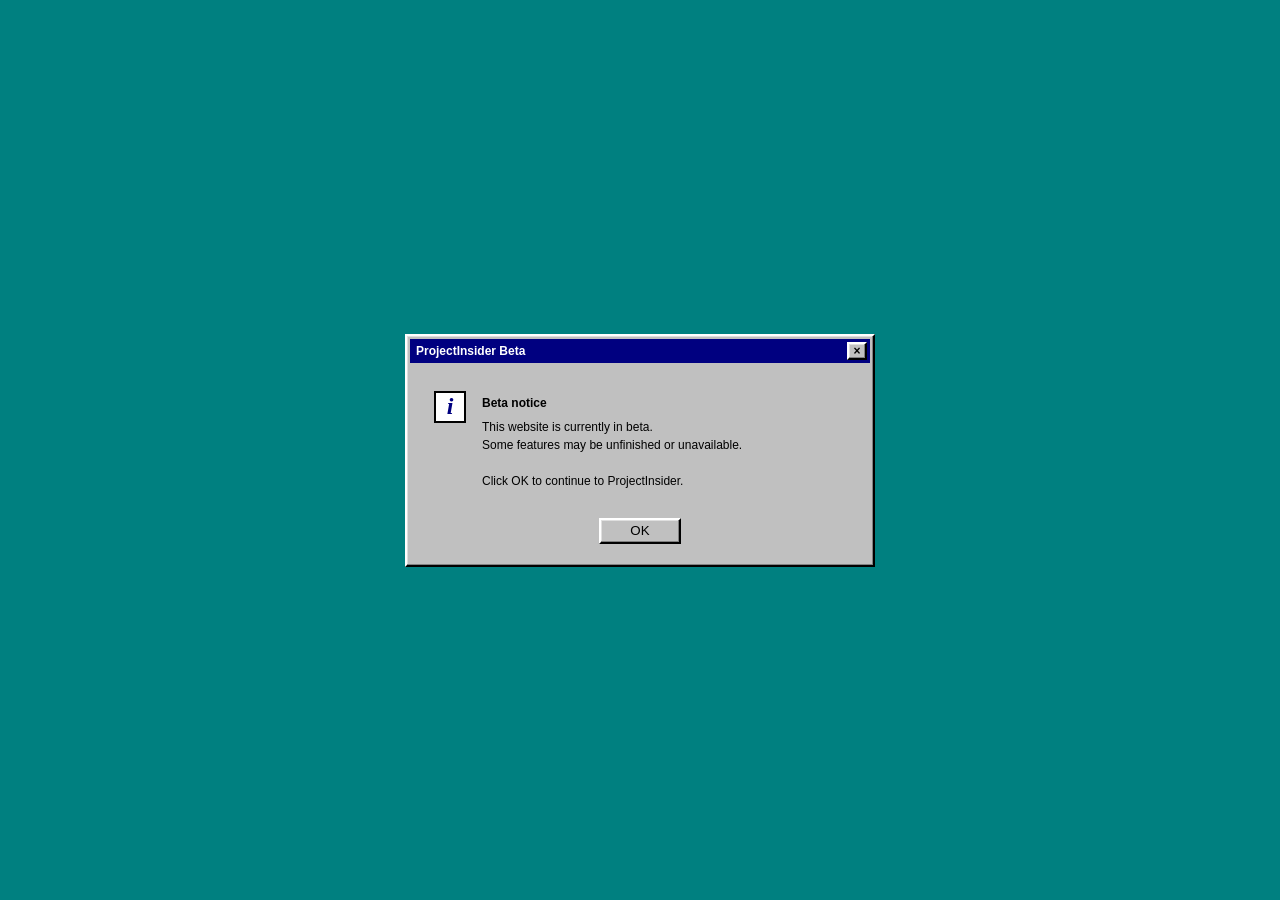
==== commit 65593154: "Turn landing window into Windows 95 beta notice" ====
--- a/index.html
+++ b/index.html
@@ -3,14 +3,11 @@
 <head>
   <meta charset="UTF-8">
   <meta name="viewport" content="width=device-width, initial-scale=1.0">
-  <title>Windows 95 Test</title>
+  <title>ProjectInsider Beta</title>
   <style>
-    * {
-      box-sizing: border-box;
-    }
+    * { box-sizing: border-box; }
 
-    html,
-    body {
+    html, body {
       width: 100%;
       height: 100%;
       margin: 0;
@@ -27,15 +24,13 @@
     }
 
     .window {
-      width: 430px;
+      width: 470px;
       background: #c0c0c0;
       border-top: 2px solid #ffffff;
       border-left: 2px solid #ffffff;
       border-right: 2px solid #000000;
       border-bottom: 2px solid #000000;
-      box-shadow:
-        inset -1px -1px 0 #808080,
-        inset 1px 1px 0 #dfdfdf;
+      box-shadow: inset -1px -1px 0 #808080, inset 1px 1px 0 #dfdfdf;
       padding: 3px;
     }
 
@@ -51,11 +46,6 @@
       user-select: none;
     }
 
-    .titlebar-buttons {
-      display: flex;
-      gap: 2px;
-    }
-
     .titlebar-button,
     .button {
       font-family: inherit;
@@ -65,9 +55,7 @@
       border-left: 2px solid #ffffff;
       border-right: 2px solid #000000;
       border-bottom: 2px solid #000000;
-      box-shadow:
-        inset -1px -1px 0 #808080,
-        inset 1px 1px 0 #dfdfdf;
+      box-shadow: inset -1px -1px 0 #808080, inset 1px 1px 0 #dfdfdf;
     }
 
     .titlebar-button {
@@ -77,11 +65,11 @@
       font-size: 12px;
       line-height: 12px;
       font-weight: bold;
-      cursor: default;
+      cursor: pointer;
     }
 
     .window-content {
-      min-height: 145px;
+      min-height: 170px;
       padding: 28px 24px 18px;
       color: #000000;
     }
@@ -109,8 +97,13 @@
     }
 
     .message-text {
-      padding-top: 5px;
-      line-height: 1.45;
+      padding-top: 3px;
+      line-height: 1.5;
+    }
+
+    .message-text strong {
+      display: block;
+      margin-bottom: 6px;
     }
 
     .buttons {
@@ -132,9 +125,7 @@
       border-left: 2px solid #000000;
       border-right: 2px solid #ffffff;
       border-bottom: 2px solid #ffffff;
-      box-shadow:
-        inset 1px 1px 0 #808080,
-        inset -1px -1px 0 #dfdfdf;
+      box-shadow: inset 1px 1px 0 #808080, inset -1px -1px 0 #dfdfdf;
     }
 
     .button:focus {
@@ -142,35 +133,46 @@
       outline-offset: -5px;
     }
 
-    @media (max-width: 520px) {
-      .window {
-        width: calc(100vw - 24px);
-      }
+    @media (max-width: 540px) {
+      .window { width: calc(100vw - 24px); }
     }
   </style>
 </head>
 <body>
   <div class="window">
     <div class="titlebar">
-      <span>Windows 95 Test</span>
-      <div class="titlebar-buttons">
-        <button class="titlebar-button" aria-label="Close">×</button>
-      </div>
+      <span>ProjectInsider Beta</span>
+      <button class="titlebar-button" type="button" aria-label="Close" onclick="closeSite()">×</button>
     </div>
 
     <div class="window-content">
       <div class="message">
         <div class="icon">i</div>
         <div class="message-text">
-          This is a test window.<br>
-          Welcome to ProjectInsider Windows 95.
+          <strong>Beta notice</strong>
+          This website is currently in beta.<br>
+          Some features may be unfinished or unavailable.<br><br>
+          Click OK to continue to ProjectInsider.
         </div>
       </div>
 
       <div class="buttons">
-        <button class="button" type="button">OK</button>
+        <button class="button" type="button" onclick="enterSite()">OK</button>
       </div>
     </div>
   </div>
+
+  <script>
+    function enterSite() {
+      window.location.href = "main.html";
+    }
+
+    function closeSite() {
+      window.close();
+      setTimeout(function () {
+        window.location.replace("about:blank");
+      }, 50);
+    }
+  </script>
 </body>
 </html>
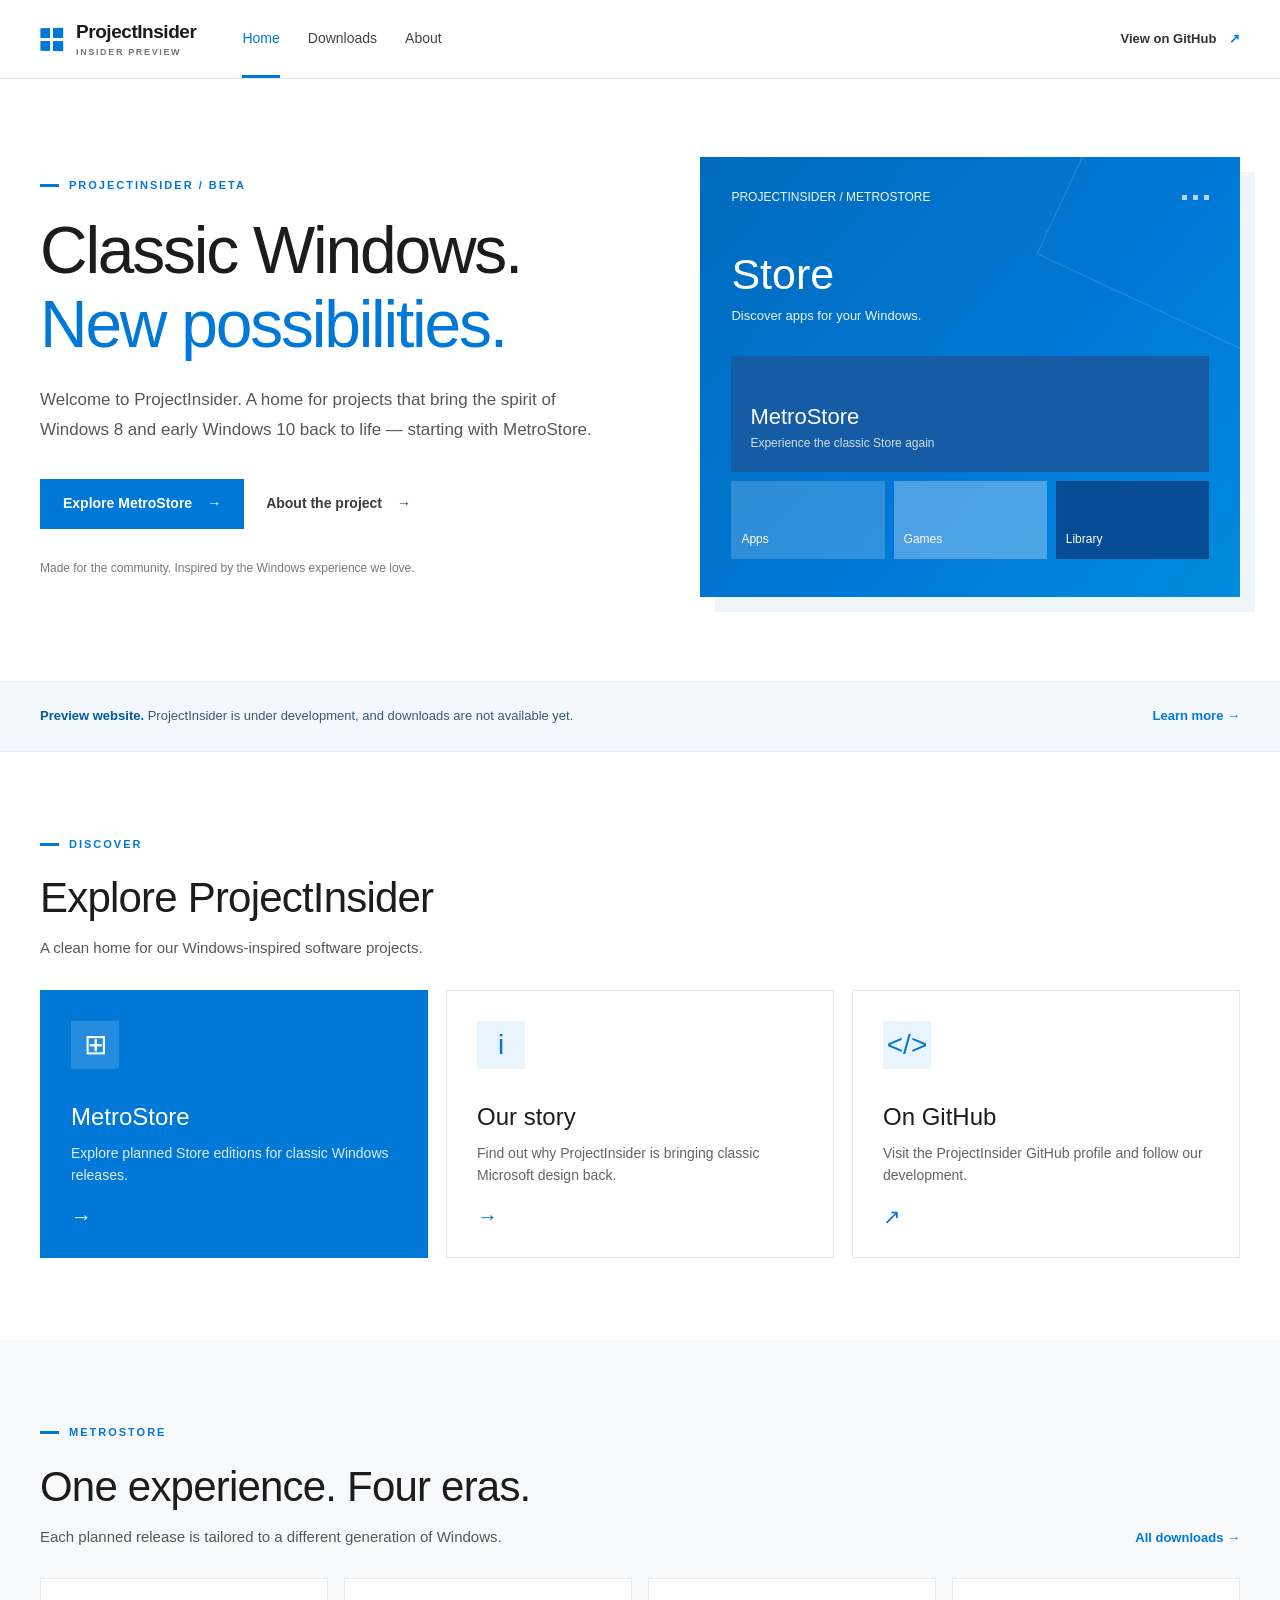
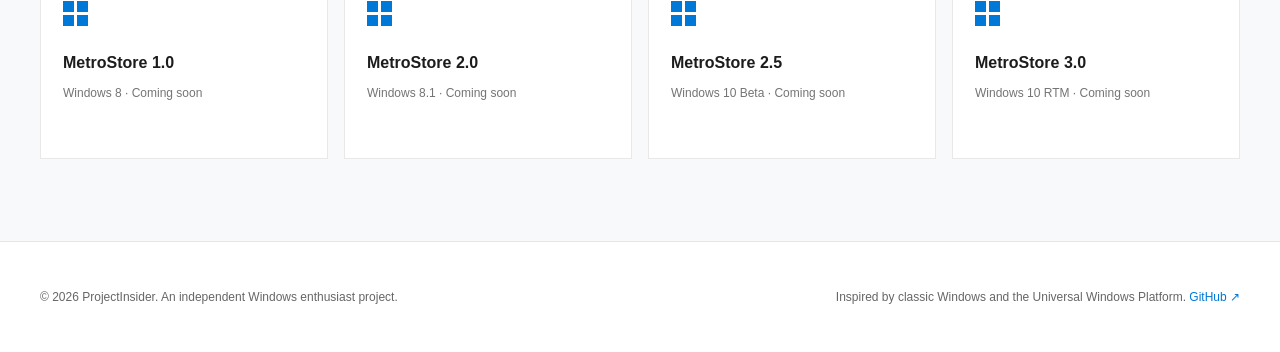
==== commit 4ff27304: "Redesign ProjectInsider site in white UWP Metro style" ====
--- a/index.html
+++ b/index.html
@@ -1,178 +1,109 @@
 <!DOCTYPE html>
 <html lang="en">
 <head>
-  <meta charset="UTF-8">
-  <meta name="viewport" content="width=device-width, initial-scale=1.0">
-  <title>ProjectInsider Beta</title>
-  <style>
-    * { box-sizing: border-box; }
-
-    html, body {
-      width: 100%;
-      height: 100%;
-      margin: 0;
-      overflow: hidden;
-      font-family: "MS Sans Serif", Tahoma, Arial, sans-serif;
-      font-size: 12px;
-    }
-
-    body {
-      background: #008080;
-      display: flex;
-      align-items: center;
-      justify-content: center;
-    }
-
-    .window {
-      width: 470px;
-      background: #c0c0c0;
-      border-top: 2px solid #ffffff;
-      border-left: 2px solid #ffffff;
-      border-right: 2px solid #000000;
-      border-bottom: 2px solid #000000;
-      box-shadow: inset -1px -1px 0 #808080, inset 1px 1px 0 #dfdfdf;
-      padding: 3px;
-    }
-
-    .titlebar {
-      height: 24px;
-      background: #000080;
-      color: #ffffff;
-      display: flex;
-      align-items: center;
-      justify-content: space-between;
-      padding: 2px 3px 2px 6px;
-      font-weight: bold;
-      user-select: none;
-    }
-
-    .titlebar-button,
-    .button {
-      font-family: inherit;
-      background: #c0c0c0;
-      color: #000000;
-      border-top: 2px solid #ffffff;
-      border-left: 2px solid #ffffff;
-      border-right: 2px solid #000000;
-      border-bottom: 2px solid #000000;
-      box-shadow: inset -1px -1px 0 #808080, inset 1px 1px 0 #dfdfdf;
-    }
-
-    .titlebar-button {
-      width: 20px;
-      height: 18px;
-      padding: 0;
-      font-size: 12px;
-      line-height: 12px;
-      font-weight: bold;
-      cursor: pointer;
-    }
-
-    .window-content {
-      min-height: 170px;
-      padding: 28px 24px 18px;
-      color: #000000;
-    }
-
-    .message {
-      display: flex;
-      align-items: flex-start;
-      gap: 16px;
-    }
-
-    .icon {
-      width: 32px;
-      height: 32px;
-      flex: 0 0 auto;
-      background: #ffffff;
-      border: 2px solid #000000;
-      display: flex;
-      align-items: center;
-      justify-content: center;
-      color: #000080;
-      font-size: 24px;
-      font-family: Georgia, serif;
-      font-weight: bold;
-      font-style: italic;
-    }
-
-    .message-text {
-      padding-top: 3px;
-      line-height: 1.5;
-    }
-
-    .message-text strong {
-      display: block;
-      margin-bottom: 6px;
-    }
-
-    .buttons {
-      display: flex;
-      justify-content: center;
-      margin-top: 28px;
-    }
-
-    .button {
-      min-width: 82px;
-      height: 26px;
-      padding: 2px 14px;
-      cursor: pointer;
-    }
-
-    .button:active,
-    .titlebar-button:active {
-      border-top: 2px solid #000000;
-      border-left: 2px solid #000000;
-      border-right: 2px solid #ffffff;
-      border-bottom: 2px solid #ffffff;
-      box-shadow: inset 1px 1px 0 #808080, inset -1px -1px 0 #dfdfdf;
-    }
-
-    .button:focus {
-      outline: 1px dotted #000000;
-      outline-offset: -5px;
-    }
-
-    @media (max-width: 540px) {
-      .window { width: calc(100vw - 24px); }
-    }
-  </style>
+  <meta charset="utf-8">
+  <meta name="viewport" content="width=device-width, initial-scale=1">
+  <meta name="theme-color" content="#ffffff">
+  <meta name="description" content="ProjectInsider — an independent project inspired by the Windows 8 and early Windows 10 app experience. Explore MetroStore editions.">
+  <title>Home | ProjectInsider</title>
+  <link rel="stylesheet" href="styles.css">
+  <script defer src="app.js"></script>
 </head>
 <body>
-  <div class="window">
-    <div class="titlebar">
-      <span>ProjectInsider Beta</span>
-      <button class="titlebar-button" type="button" aria-label="Close" onclick="closeSite()">×</button>
+  <a class="skip-link" href="#main-content">Skip to content</a>
+  <header class="topbar">
+    <div class="topbar-inner">
+      <a class="brand" href="index.html" aria-label="ProjectInsider home">
+        <span class="brand-mark" aria-hidden="true"><i></i><i></i><i></i><i></i></span>
+        <span class="brand-name">ProjectInsider<small>INSIDER PREVIEW</small></span>
+      </a>
+      <nav class="primary-nav" aria-label="Main navigation">
+        <a href="index.html" aria-current="page">Home</a>
+          <a href="main.html">Downloads</a>
+          <a href="about.html">About</a>
+      </nav>
+      <a class="header-external" href="https://github.com/ProjectInsider" target="_blank" rel="noopener noreferrer">View on GitHub <span aria-hidden="true">↗</span></a>
     </div>
+  </header>
+  <main id="main-content">
 
-    <div class="window-content">
-      <div class="message">
-        <div class="icon">i</div>
-        <div class="message-text">
-          <strong>Beta notice</strong>
-          This website is currently in beta.<br>
-          Some features may be unfinished or unavailable.<br><br>
-          Click OK to continue to ProjectInsider.
+    <section class="hero-home page-container">
+      <div class="hero-copy fade-up">
+        <p class="eyebrow">ProjectInsider / Beta</p>
+        <h1>Classic Windows.<br><span>New possibilities.</span></h1>
+        <p class="lead">Welcome to ProjectInsider. A home for projects that bring the spirit of Windows 8 and early Windows 10 back to life — starting with MetroStore.</p>
+        <div class="button-row">
+          <a class="button-primary" href="main.html">Explore MetroStore <span aria-hidden="true">→</span></a>
+          <a class="button-link" href="about.html">About the project <span aria-hidden="true">→</span></a>
+        </div>
+        <p class="microcopy">Made for the community. Inspired by the Windows experience we love.</p>
+      </div>
+      <div class="hero-visual fade-up" aria-label="MetroStore interface concept">
+        <div class="visual-top"><span>PROJECTINSIDER / METROSTORE</span><span class="visual-dots"><i></i><i></i><i></i></span></div>
+        <div class="visual-heading">Store</div>
+        <p class="visual-copy">Discover apps for your Windows.</p>
+        <div class="visual-feature">
+          <div><strong>MetroStore</strong><span>Experience the classic Store again</span></div>
+          <span class="windows-mark windows-mark--white visual-window" aria-hidden="true"><span></span><span></span><span></span><span></span></span>
+        </div>
+        <div class="visual-mini-grid"><div>Apps</div><div>Games</div><div>Library</div></div>
+      </div>
+    </section>
+
+    <aside class="preview-strip" aria-label="Website status">
+      <div class="page-container">
+        <p><b>Preview website.</b> ProjectInsider is under development, and downloads are not available yet.</p>
+        <a href="about.html">Learn more <span aria-hidden="true">→</span></a>
+      </div>
+    </aside>
+
+    <section class="section page-container" aria-labelledby="discover-title">
+      <div class="section-head">
+        <div><p class="eyebrow">Discover</p><h2 id="discover-title">Explore ProjectInsider</h2><p class="section-description">A clean home for our Windows-inspired software projects.</p></div>
+      </div>
+      <div class="feature-grid">
+        <a class="feature-card feature-card--blue" href="main.html">
+          <span class="feature-symbol" aria-hidden="true">⊞</span>
+          <h3>MetroStore</h3>
+          <p>Explore planned Store editions for classic Windows releases.</p>
+          <span class="card-arrow" aria-hidden="true">→</span>
+        </a>
+        <a class="feature-card" href="about.html">
+          <span class="feature-symbol" aria-hidden="true">i</span>
+          <h3>Our story</h3>
+          <p>Find out why ProjectInsider is bringing classic Microsoft design back.</p>
+          <span class="card-arrow" aria-hidden="true">→</span>
+        </a>
+        <a class="feature-card" href="https://github.com/ProjectInsider" target="_blank" rel="noopener noreferrer">
+          <span class="feature-symbol" aria-hidden="true">&lt;/&gt;</span>
+          <h3>On GitHub</h3>
+          <p>Visit the ProjectInsider GitHub profile and follow our development.</p>
+          <span class="card-arrow" aria-hidden="true">↗</span>
+        </a>
+      </div>
+    </section>
+
+    <section class="section section--soft" aria-labelledby="editions-title">
+      <div class="page-container">
+        <div class="section-head">
+          <div><p class="eyebrow">MetroStore</p><h2 id="editions-title">One experience. Four eras.</h2><p class="section-description">Each planned release is tailored to a different generation of Windows.</p></div>
+          <a class="inline-arrow" href="main.html">All downloads <span aria-hidden="true">→</span></a>
+        </div>
+        <div class="version-preview-grid">
+          <a class="version-preview" href="main.html#metrostore-1"><span><span class="tiny-window" aria-hidden="true"><span></span><span></span><span></span><span></span></span></span><strong>MetroStore 1.0</strong><small>Windows 8 · Coming soon</small></a>
+          <a class="version-preview" href="main.html#metrostore-2"><span><span class="tiny-window" aria-hidden="true"><span></span><span></span><span></span><span></span></span></span><strong>MetroStore 2.0</strong><small>Windows 8.1 · Coming soon</small></a>
+          <a class="version-preview" href="main.html#metrostore-25"><span><span class="tiny-window" aria-hidden="true"><span></span><span></span><span></span><span></span></span></span><strong>MetroStore 2.5</strong><small>Windows 10 Beta · Coming soon</small></a>
+          <a class="version-preview" href="main.html#metrostore-3"><span><span class="tiny-window" aria-hidden="true"><span></span><span></span><span></span><span></span></span></span><strong>MetroStore 3.0</strong><small>Windows 10 RTM · Coming soon</small></a>
         </div>
       </div>
+    </section>
 
-      <div class="buttons">
-        <button class="button" type="button" onclick="enterSite()">OK</button>
-      </div>
+  </main>
+  <footer class="footer">
+    <div class="footer-inner">
+      <span>© 2026 ProjectInsider. An independent Windows enthusiast project.</span>
+      <span>Inspired by classic Windows and the Universal Windows Platform. <a href="https://github.com/ProjectInsider" target="_blank" rel="noopener noreferrer">GitHub ↗</a></span>
     </div>
-  </div>
-
-  <script>
-    function enterSite() {
-      window.location.href = "main.html";
-    }
-
-    function closeSite() {
-      window.close();
-      setTimeout(function () {
-        window.location.replace("about:blank");
-      }, 50);
-    }
-  </script>
+  </footer>
 </body>
 </html>
--- a/styles.css
+++ b/styles.css
@@ -0,0 +1,214 @@
+:root {
+  --accent: #0078d7;
+  --accent-dark: #005a9e;
+  --accent-light: #eaf4fc;
+  --ink: #1c1c1c;
+  --secondary: #575757;
+  --muted: #747474;
+  --border: #e5e5e5;
+  --surface: #f5f5f5;
+  --white: #ffffff;
+  --width: 1216px;
+}
+* { box-sizing: border-box; }
+html { scroll-behavior: smooth; }
+body { margin: 0; min-width: 320px; color: var(--ink); background: var(--white); font: 16px/1.55 "Segoe UI", "Helvetica Neue", Arial, sans-serif; -webkit-font-smoothing: antialiased; }
+button, input { font: inherit; }
+button, a { -webkit-tap-highlight-color: transparent; }
+a { color: var(--accent); text-decoration: none; }
+a:hover { color: var(--accent-dark); }
+:focus-visible { outline: 2px solid var(--accent); outline-offset: 4px; }
+.skip-link { position: absolute; top: -64px; left: 16px; z-index: 100; padding: 10px 16px; color: var(--white); background: var(--accent); }
+.skip-link:focus { top: 12px; }
+.page-container { width: min(var(--width), calc(100% - 80px)); margin-inline: auto; }
+.topbar { position: sticky; top: 0; z-index: 30; background: rgba(255,255,255,.97); border-bottom: 1px solid var(--border); backdrop-filter: blur(16px); }
+.topbar-inner { width: min(var(--width), calc(100% - 80px)); min-height: 78px; margin: auto; display: flex; align-items: center; gap: 46px; }
+.brand { display: flex; align-items: center; gap: 13px; flex: 0 0 auto; color: var(--ink); }
+.brand:hover { color: var(--ink); }
+.brand-mark { display: grid; grid-template-columns: repeat(2, 10px); grid-template-rows: repeat(2, 10px); gap: 3px; transform: perspective(60px) rotateY(-8deg); }
+.brand-mark i { background: var(--accent); display: block; }
+.brand-name { font-size: 19px; font-weight: 600; letter-spacing: -.45px; line-height: 1.15; }
+.brand-name small { display: block; padding-top: 4px; color: var(--muted); font-size: 9px; font-weight: 600; letter-spacing: 1.65px; }
+.primary-nav { display: flex; align-self: stretch; align-items: center; gap: 28px; }
+.primary-nav a { display: flex; align-items: center; align-self: stretch; position: relative; color: #454545; font-size: 14px; font-weight: 500; }
+.primary-nav a:hover, .primary-nav a[aria-current="page"] { color: var(--accent); }
+.primary-nav a[aria-current="page"]::after { content: ""; height: 3px; background: var(--accent); position: absolute; left: 0; right: 0; bottom: 0; }
+.header-external { margin-left: auto; color: #333; white-space: nowrap; font-size: 13px; font-weight: 600; }
+.header-external span { padding-left: 9px; color: var(--accent); }
+.eyebrow { display: flex; align-items: center; gap: 10px; margin: 0 0 20px; font-size: 11px; letter-spacing: 2px; font-weight: 700; color: var(--accent); text-transform: uppercase; }
+.eyebrow::before { content: ""; display: block; width: 19px; height: 3px; background: var(--accent); }
+h1, h2, h3 { font-family: "Segoe UI Light", "Segoe UI", "Helvetica Neue", Arial, sans-serif; font-weight: 300; }
+h1 { font-size: clamp(43px, 5.15vw, 76px); line-height: 1.12; letter-spacing: -2.2px; margin: 0; }
+h1 span, .text-accent { color: var(--accent); }
+h2 { font-size: clamp(30px, 3.35vw, 42px); line-height: 1.2; margin: 0; letter-spacing: -.8px; }
+h3 { font-size: 24px; line-height: 1.25; margin: 0; }
+p { margin-top: 0; }
+.lead { max-width: 560px; margin: 24px 0 34px; color: var(--secondary); line-height: 1.75; font-size: 17px; }
+.button-row, .action-row { display: flex; gap: 20px; flex-wrap: wrap; align-items: center; }
+.button-primary, .button-outline, .button-link { display: inline-flex; align-items: center; justify-content: center; gap: 15px; min-height: 48px; padding: 12px 21px; border: 2px solid transparent; border-radius: 0; cursor: pointer; font-size: 14px; font-weight: 600; transition: background .2s ease, color .2s ease, transform .2s ease; }
+.button-primary { background: var(--accent); color: #fff; }
+.button-primary:hover { background: var(--accent-dark); color: #fff; transform: translateY(-2px); }
+.button-outline { border-color: var(--accent); color: var(--accent); background: transparent; }
+.button-outline:hover { color: #fff; background: var(--accent); }
+.button-link { padding-left: 0; padding-right: 0; background: transparent; color: #3b3b3b; }
+.button-link:hover { color: var(--accent); }
+.button-primary:disabled { opacity: .5; cursor: not-allowed; transform: none; }
+.microcopy { margin: 30px 0 0; font-size: 12px; color: #797979; }
+.hero-home { display: grid; grid-template-columns: 1.05fr .95fr; align-items: center; gap: clamp(35px, 5vw, 80px); padding-top: 78px; padding-bottom: 84px; }
+.hero-visual { position: relative; min-height: 440px; padding: 31px; overflow: hidden; color: #fff; background: linear-gradient(132deg, #006bbd 0%, #0078d7 58%, #008bde 100%); box-shadow: 15px 15px 0 #edf5fb; }
+.hero-visual::before { content:""; position:absolute; height:250px; width:250px; border:1px solid rgba(255,255,255,.15); transform: rotate(25deg); right:-90px; top:-90px; }
+.visual-top { display: flex; justify-content: space-between; align-items: center; position: relative; gap: 8px; font-size: 12px; opacity: .95; }
+.visual-dots { display: flex; gap: 6px; }
+.visual-dots i { width: 5px; height: 5px; background: #fff; opacity: .75; }
+.visual-heading { position: relative; margin-top: 44px; font-family: "Segoe UI Light", "Segoe UI", sans-serif; font-size: 43px; font-weight: 300; line-height: 1.1; }
+.visual-copy { position: relative; margin: 8px 0 30px; opacity: .92; font-size: 13px; }
+.visual-feature { position: relative; display: flex; align-items: flex-end; min-height: 116px; padding: 19px; background: #165ca5; }
+.visual-feature strong { display: block; font-size: 22px; font-family: "Segoe UI Light", "Segoe UI", sans-serif; font-weight: 300; }
+.visual-feature span { display: block; font-size: 12px; opacity: .8; }
+.visual-window { width: 78px; height: 78px; margin-left: auto; opacity: .8; }
+.visual-mini-grid { position: relative; display: grid; grid-template-columns: 1fr 1fr 1fr; gap: 9px; margin-top: 9px; }
+.visual-mini-grid div { display:flex; align-items:end; justify-content:start; height:78px; padding:10px; font-size:12px; background: rgba(255,255,255,.19); }
+.visual-mini-grid div:nth-child(2) { background: rgba(255,255,255,.3); }
+.visual-mini-grid div:nth-child(3) { background: #054c94; }
+.windows-mark { display: grid; grid-template-columns: 1fr 1fr; grid-template-rows: 1fr 1fr; gap: 5px; width: 48px; height: 48px; transform: perspective(80px) rotateY(-8deg); }
+.windows-mark span { display: block; background: currentColor; }
+.windows-mark--white { color: #fff; }
+.preview-strip { background: #f2f8fd; border-top: 1px solid #e1f0fa; border-bottom: 1px solid #e1f0fa; }
+.preview-strip .page-container { min-height: 69px; display: flex; align-items: center; justify-content: space-between; gap: 20px; }
+.preview-strip p { color: #3f5772; font-size: 13px; margin: 0; }
+.preview-strip b { color: var(--accent-dark); }
+.preview-strip a { font-size: 13px; font-weight: 600; white-space: nowrap; }
+.section { padding-top: 84px; padding-bottom: 82px; }
+.section-head { display:flex; justify-content:space-between; align-items:end; gap: 20px; margin-bottom: 30px; }
+.section-description { color: var(--secondary); font-size: 15px; margin: 13px 0 0; max-width: 620px; }
+.inline-arrow { font-size: 13px; font-weight: 600; white-space: nowrap; }
+.feature-grid { display:grid; grid-template-columns: repeat(3, 1fr); gap:18px; }
+.feature-card { display: flex; flex-direction:column; align-items:flex-start; min-height: 242px; padding: 30px; border: 1px solid #e8e8e8; background: var(--white); transition: border-color .2s, transform .2s, box-shadow .2s; color:var(--ink); }
+.feature-card:hover { transform: translateY(-5px); box-shadow: 0 14px 28px rgba(0,0,0,.055); border-color: #c5dced; color: var(--ink); }
+.feature-card--blue { background: var(--accent); border-color: var(--accent); color: white; }
+.feature-card--blue:hover { color: white; border-color: var(--accent-dark); }
+.feature-symbol { display:grid; place-items:center; width:48px; height:48px; margin-bottom: 33px; color:var(--accent); background: var(--accent-light); font-size:28px; font-family: "Segoe UI Light", "Segoe UI", sans-serif; }
+.feature-card--blue .feature-symbol { background: rgba(255,255,255,.15); color:white; }
+.feature-card h3 { margin-bottom:10px; font-size:24px; }
+.feature-card p { margin-bottom: 20px; color:#646464; font-size: 14px; line-height:1.6; }
+.feature-card--blue p { color:rgba(255,255,255,.87); }
+.feature-card .card-arrow { display:block; margin-top:auto; font-size:21px; line-height:1; color:var(--accent); }
+.feature-card--blue .card-arrow { color:white; }
+.section--soft { background: #f8f9fa; }
+.version-preview-grid { display:grid; grid-template-columns:repeat(4,1fr); gap:16px; }
+.version-preview { display:block; padding: 22px; min-height: 181px; background:white; border: 1px solid #e8e8e8; color: var(--ink); transition: border-color .2s, transform .2s; }
+.version-preview:hover { color: var(--ink); border-color: var(--accent); transform: translateY(-3px); }
+.version-preview .tiny-window { display:grid; grid-template-columns:repeat(2, 11px); grid-template-rows:repeat(2,11px); gap:3px; margin-bottom:25px; }
+.tiny-window span { background: var(--accent); }
+.version-preview strong { display:block; margin-bottom:4px; font-size:16px; font-weight:600; }
+.version-preview small { color:var(--muted); font-size:12px; }
+.footer { border-top: 1px solid var(--border); }
+.footer-inner { width: min(var(--width), calc(100% - 80px)); margin: 0 auto; min-height: 110px; display:flex; justify-content:space-between; align-items:center; gap:20px; color:#666; font-size:12px; }
+.footer-inner a { color:var(--accent); }
+.page-heading { padding: 83px 0 39px; }
+.page-heading h1 { font-size: clamp(40px, 4.6vw, 61px); }
+.page-heading .lead { margin-bottom:0; max-width:700px; }
+.toolbar { display:flex; justify-content:space-between; align-items:flex-end; gap:20px; padding-bottom:22px; border-bottom:1px solid var(--border); }
+.search-wrap { display:block; width:min(400px,100%); }
+.search-wrap label { display:block; font-size:12px; font-weight:600; margin-bottom:9px; }
+.search-wrap input { width:100%; min-height:45px; border:1px solid #999; border-bottom:2px solid var(--accent); border-radius:0; background:#fff; color:var(--ink); padding:9px 13px; }
+.search-wrap input:focus { outline:2px solid var(--accent); outline-offset:1px; }
+.version-count { color:var(--muted); font-size:13px; margin-bottom:10px; }
+.download-section { padding-bottom: 92px; }
+.download-grid { display:grid; grid-template-columns:repeat(4, minmax(0,1fr)); gap:18px; margin-top:27px; }
+.download-card { display:flex; flex-direction:column; padding:24px; min-height:392px; border:1px solid #e1e1e1; background: white; transition:border-color .2s, box-shadow .2s, transform .2s; }
+.download-card:hover { border-color:#b7d9f0; box-shadow:0 8px 26px rgba(0,0,0,.055); transform:translateY(-3px); }
+.download-art { display:flex; align-items:center; justify-content:center; width:100%; height:125px; background:#0078d7; color:white; margin-bottom:26px; }
+.download-card:nth-child(2) .download-art { background:#0069bc; }
+.download-card:nth-child(3) .download-art { background:#137cbd; }
+.download-card:nth-child(4) .download-art { background:#005aa3; }
+.download-art .windows-mark { width:62px; height:62px; gap:6px; }
+.download-card h2 { font-size:26px; line-height:1.15; letter-spacing:-.5px; margin-bottom:9px; }
+.platform { color:#666; font-size:13px; margin-bottom:15px; }
+.status { display:flex; gap:9px; align-items:center; margin-top:auto; margin-bottom:17px; color:#5b5b5b; font-size:12px; }
+.status-dot { display:inline-block; background:#e99c29; height:7px; width:7px; }
+.download-card .button-primary { width:100%; }
+.download-note { display:flex; align-items:flex-start; gap:16px; margin-top:28px; padding:19px 23px; background:#f2f8fd; font-size:13px; color:#3d5d7b; }
+.download-note strong { color:#154c7d; }
+.download-note .note-icon { color:var(--accent); font-size:24px; line-height:1; }
+.empty-state { margin-top:24px; padding:35px; text-align:center; background:var(--surface); color:var(--secondary); }
+.empty-state[hidden] { display:none; }
+.release-dialog { position:fixed; inset:0; margin:auto; padding:35px; width:min(470px, calc(100vw - 32px)); max-height:calc(100vh - 40px); border:1px solid #b5b5b5; border-top:4px solid var(--accent); border-radius:0; color:var(--ink); box-shadow:0 20px 65px rgba(0,0,0,.20); }
+.release-dialog::backdrop { background:rgba(14,28,45,.52); }
+.release-dialog h2 { margin:10px 0 13px; font-size:30px; }
+.release-dialog p { font-size:14px; color:var(--secondary); }
+.release-dialog .button-primary { margin-top:15px; }
+.dialog-icon { display:grid; place-items:center; width:40px; height:40px; background:var(--accent); color:white; font-size:27px; font-family:Georgia,serif; font-style:italic; }
+.dialog-close { position:absolute; top:13px; right:16px; border:0; padding:4px 8px; font-size:24px; color:#666; background:white; cursor:pointer; }
+.about-intro { display:grid; grid-template-columns: .75fr 1.25fr; gap:50px; padding:32px 0 80px; align-items:stretch; }
+.about-brand-panel { background: var(--accent); padding:37px; color:white; min-height:290px; display:flex; flex-direction:column; justify-content:space-between; }
+.about-brand-panel .windows-mark { height:86px; width:86px; gap:8px; }
+.about-brand-panel p { margin:0; font-family:"Segoe UI Light","Segoe UI",sans-serif; font-size:34px; font-weight:300; line-height:1.1; }
+.about-copy { display:flex; flex-direction:column; justify-content:center; }
+.about-copy p { color:var(--secondary); font-size:16px; line-height:1.8; max-width:670px; }
+.about-copy p:last-child { margin-bottom:0; }
+.principles-grid { display:grid; grid-template-columns:repeat(3,1fr); gap:24px; margin-top:32px; }
+.principle { padding:26px 0; border-top:3px solid var(--accent); }
+.principle strong { display:block; margin-bottom:9px; font-size:17px; }
+.principle p { color:var(--secondary); font-size:14px; line-height:1.65; }
+.roadmap { max-width:880px; margin-top:35px; }
+.roadmap-row { display:grid; grid-template-columns: 170px 1fr auto; align-items:center; gap:16px; padding:18px 0; border-bottom:1px solid var(--border); }
+.roadmap-row strong { font-size:15px; }
+.roadmap-row span { font-size:14px; color:var(--secondary); }
+.roadmap-row small { display:inline-block; color:#72521d; font-size:12px; background:#fdf4e4; padding:5px 10px; white-space:nowrap; }
+.closing-cta { display:flex; justify-content:space-between; align-items:center; gap:20px; padding:34px 40px; background:var(--accent); color:white; }
+.closing-cta h2 { font-size:31px; }
+.closing-cta p { color:rgba(255,255,255,.84); margin:8px 0 0; font-size:14px; }
+.closing-cta .button-outline { color:white; border-color:white; }
+.closing-cta .button-outline:hover { background:white; color:var(--accent); }
+.fade-up { animation:fade-up .55s ease-out both; }
+@keyframes fade-up { from { opacity:0; transform:translateY(16px); } to { opacity:1; transform:translateY(0); } }
+@media (max-width: 1030px) {
+  .topbar-inner { gap:30px; }
+  .download-grid { grid-template-columns: repeat(2,minmax(0,1fr)); }
+  .hero-home { gap:38px; }
+  .hero-visual { min-height:406px; padding:24px; }
+  .feature-card { padding:24px; }
+}
+@media (max-width: 760px) {
+  .page-container,.topbar-inner,.footer-inner { width:calc(100% - 38px); }
+  .topbar-inner { flex-wrap:wrap; min-height:unset; gap:0; padding-top:13px; }
+  .brand { margin-bottom:13px; }
+  .header-external { margin-left:auto; margin-bottom:13px; }
+  .primary-nav { order:3; flex-basis:100%; gap:26px; min-height:43px; }
+  .primary-nav a { align-self:stretch; }
+  .hero-home { grid-template-columns:1fr; padding-top:54px; padding-bottom:62px; }
+  .hero-visual { min-height:388px; box-shadow:9px 9px 0 #edf5fb; }
+  .feature-grid { grid-template-columns:1fr; }
+  .feature-card { min-height:205px; }
+  .feature-symbol { margin-bottom:23px; }
+  .version-preview-grid { grid-template-columns:repeat(2,1fr); }
+  .section { padding-top:64px; padding-bottom:64px; }
+  .section-head { align-items:start; flex-direction:column; }
+  .about-intro { grid-template-columns:1fr; gap:30px; padding-bottom:45px; }
+  .principles-grid { grid-template-columns:1fr; gap:0; }
+  .closing-cta { align-items:flex-start; flex-direction:column; }
+  .page-heading { padding-top:65px; }
+  .footer-inner { flex-direction:column; align-items:flex-start; gap:8px; justify-content:center; padding:24px 0; }
+}
+@media (max-width: 540px) {
+  h1 { letter-spacing:-1.2px; }
+  .header-external { font-size:11px; }
+  .brand-name { font-size:17px; }
+  .preview-strip .page-container { align-items:flex-start; flex-direction:column; justify-content:center; gap:4px; padding:14px 0; }
+  .version-preview-grid,.download-grid { grid-template-columns:1fr; }
+  .version-preview { min-height:156px; }
+  .download-card { min-height:380px; }
+  .toolbar { align-items:flex-start; flex-direction:column; gap:6px; }
+  .search-wrap { width:100%; }
+  .roadmap-row { grid-template-columns:1fr auto; gap:4px; }
+  .roadmap-row span { grid-column:1; grid-row:2; }
+  .roadmap-row small { grid-column:2; grid-row:1 / span 2; }
+  .visual-mini-grid div { height:68px; }
+  .hero-visual { min-height:382px; }
+  .closing-cta { padding:28px; }
+}
+@media (prefers-reduced-motion:reduce) {
+  html { scroll-behavior:auto; }
+  *, *::before, *::after { animation-duration:.01ms !important; transition-duration:.01ms !important; }
+}
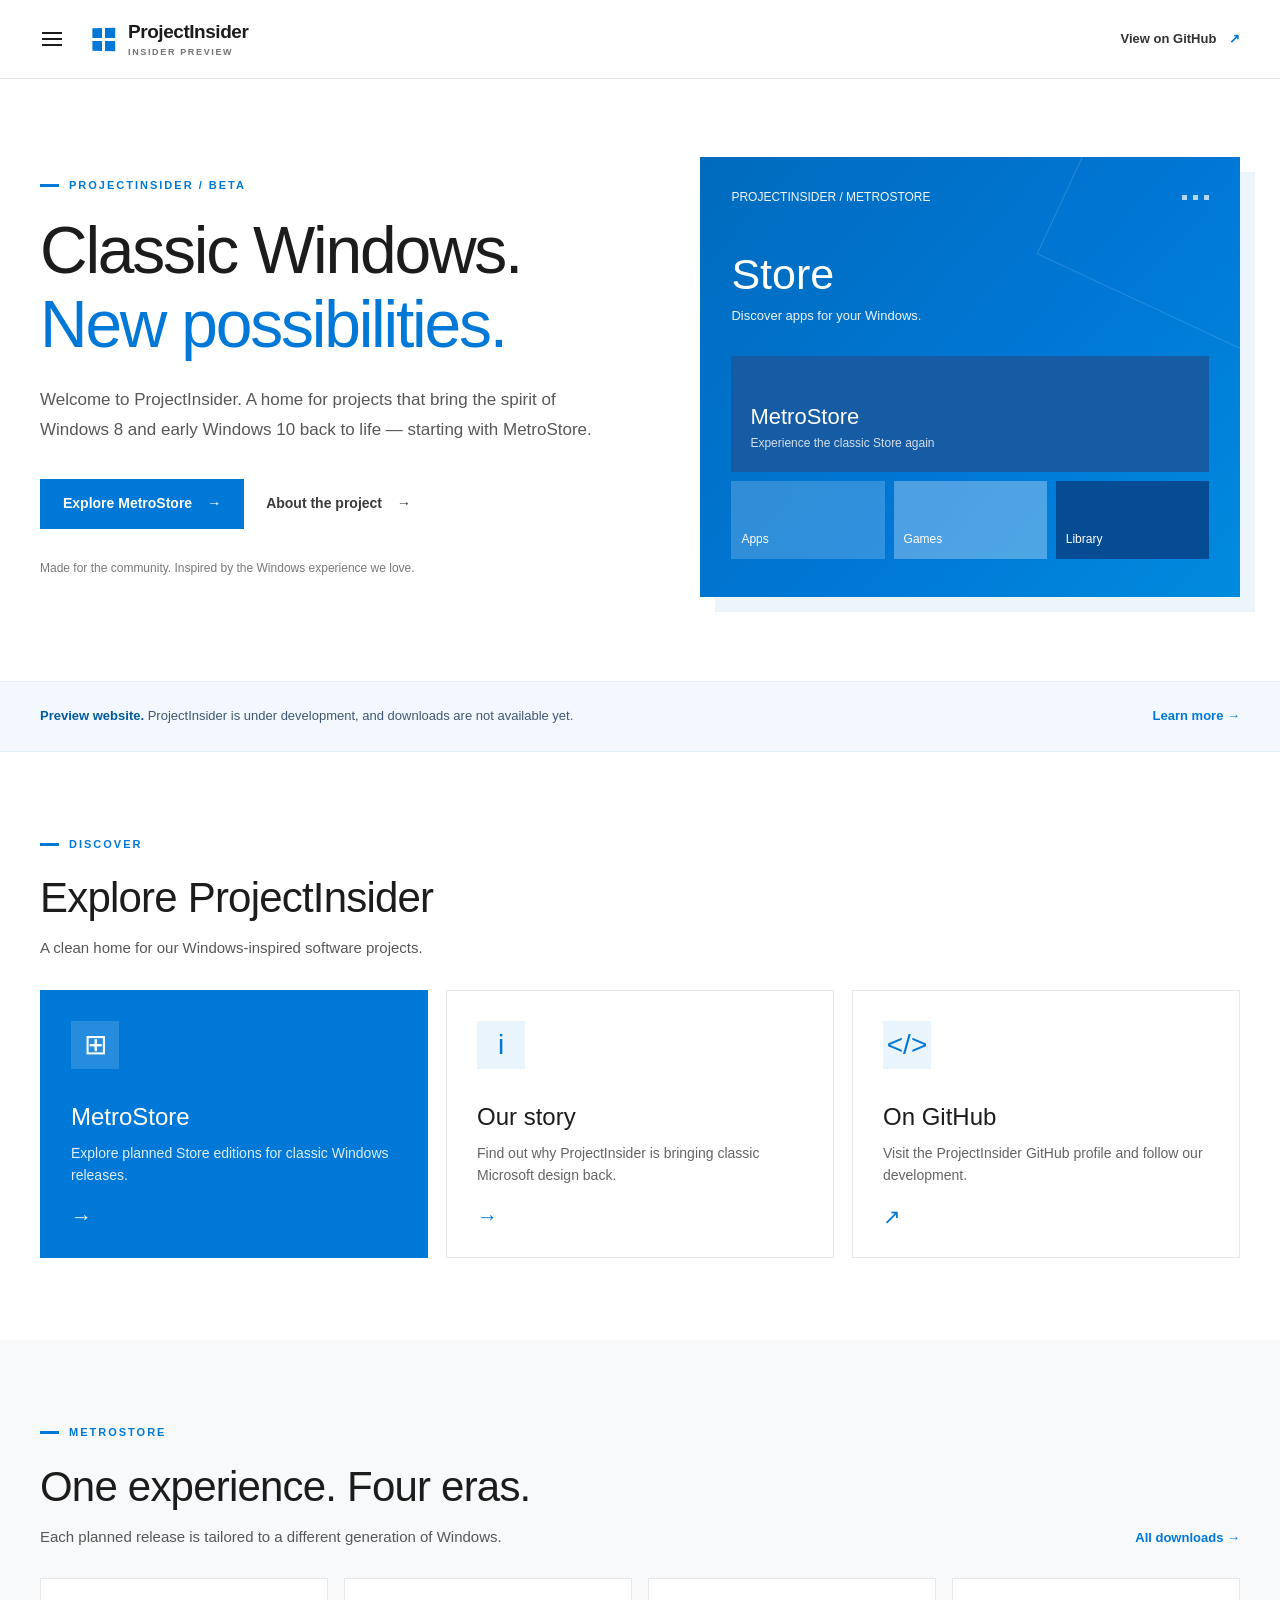
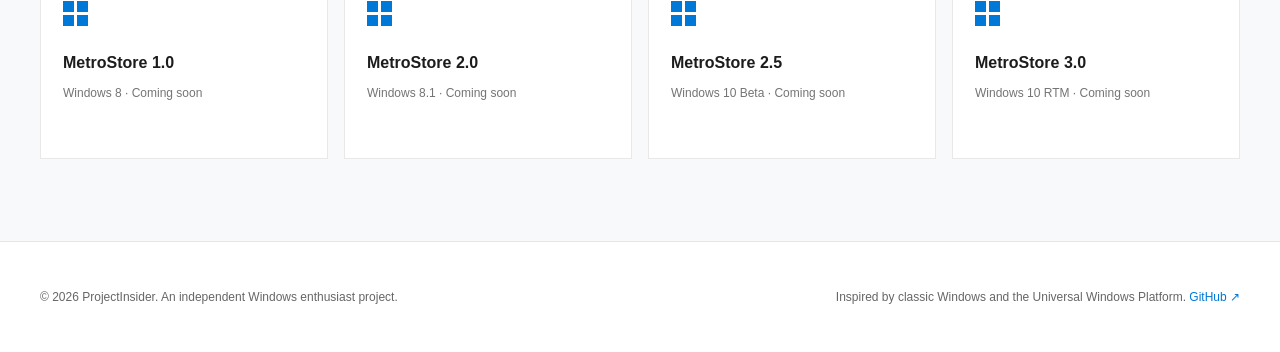
==== commit 492f06fd: "Add UWP SplitView hamburger navigation across site" ====
--- a/index.html
+++ b/index.html
@@ -13,18 +13,36 @@
   <a class="skip-link" href="#main-content">Skip to content</a>
   <header class="topbar">
     <div class="topbar-inner">
+      <button class="hamburger-button" id="menu-toggle" type="button" aria-label="Open navigation menu" aria-controls="app-navigation" aria-expanded="false" title="Open menu">
+        <span class="hamburger-lines" aria-hidden="true"><span></span><span></span><span></span></span>
+      </button>
       <a class="brand" href="index.html" aria-label="ProjectInsider home">
         <span class="brand-mark" aria-hidden="true"><i></i><i></i><i></i><i></i></span>
         <span class="brand-name">ProjectInsider<small>INSIDER PREVIEW</small></span>
       </a>
-      <nav class="primary-nav" aria-label="Main navigation">
-        <a href="index.html" aria-current="page">Home</a>
-          <a href="main.html">Downloads</a>
-          <a href="about.html">About</a>
-      </nav>
+      
       <a class="header-external" href="https://github.com/ProjectInsider" target="_blank" rel="noopener noreferrer">View on GitHub <span aria-hidden="true">↗</span></a>
     </div>
   </header>
+
+  <button class="drawer-scrim" id="drawer-scrim" type="button" aria-label="Close navigation menu" tabindex="-1" hidden></button>
+  <aside class="nav-drawer" id="app-navigation" aria-label="Navigation menu" aria-hidden="true" inert>
+    <div class="drawer-header">
+      <button class="drawer-close" id="drawer-close" type="button" aria-label="Close navigation menu" title="Close menu">×</button>
+      <span class="drawer-header-title">ProjectInsider</span>
+    </div>
+    <div class="drawer-app-title">INSIDER PREVIEW</div>
+    <nav class="drawer-nav" aria-label="Site pages">
+        <a class="drawer-link" href="index.html" aria-current="page"><svg viewBox="0 0 24 24" aria-hidden="true"><path d="M3 10 12 3l9 7v11h-7v-7h-4v7H3z"/></svg><span>Home</span></a>
+        <a class="drawer-link" href="main.html"><svg viewBox="0 0 24 24" aria-hidden="true"><path d="M12 3v12m-5-5 5 5 5-5M4 18v3h16v-3"/></svg><span>Downloads</span></a>
+        <a class="drawer-link" href="about.html"><svg viewBox="0 0 24 24" aria-hidden="true"><circle cx="12" cy="12" r="9"/><path d="M12 11v6m0-10v1"/></svg><span>About</span></a>
+    </nav>
+    <div class="drawer-section-label">PROJECT</div>
+    <nav class="drawer-nav" aria-label="External links">
+      <a class="drawer-link" href="https://github.com/ProjectInsider" target="_blank" rel="noopener noreferrer"><svg viewBox="0 0 24 24" aria-hidden="true"><path d="M9 19c-4 1-4-2-6-3m12 5v-3a3 3 0 0 0-.8-2.3c2.7-.3 5.3-1.3 5.3-5.9a4.6 4.6 0 0 0-1.3-3.2 4.2 4.2 0 0 0-.1-3.2s-1.4-.4-3.4 1.2a11 11 0 0 0-6.4 0C6.3 3 4.9 3.4 4.9 3.4a4.2 4.2 0 0 0-.1 3.2 4.6 4.6 0 0 0-1.3 3.2c0 4.6 2.6 5.6 5.3 5.9A3 3 0 0 0 8 18v3"/></svg><span>GitHub</span><span class="drawer-external-arrow" aria-hidden="true">↗</span></a>
+    </nav>
+    <div class="drawer-bottom"><span class="drawer-bottom-mark" aria-hidden="true">⊞</span><div>ProjectInsider<br><small>Classic Windows. New possibilities.</small></div></div>
+  </aside>
   <main id="main-content">
 
     <section class="hero-home page-container">
--- a/styles.css
+++ b/styles.css
@@ -212,3 +212,121 @@
   html { scroll-behavior:auto; }
   *, *::before, *::after { animation-duration:.01ms !important; transition-duration:.01ms !important; }
 }
+
+/* UWP-inspired SplitView hamburger navigation */
+.topbar-inner { gap: 18px; }
+.hamburger-button {
+  flex: 0 0 44px;
+  display: inline-flex;
+  align-items: center;
+  justify-content: center;
+  width: 44px;
+  height: 44px;
+  margin-left: -10px;
+  padding: 0;
+  color: var(--ink);
+  border: 0;
+  border-radius: 0;
+  background: transparent;
+  cursor: pointer;
+  transition: background-color .18s ease;
+}
+.hamburger-button:hover, .hamburger-button:focus-visible { background: var(--accent-light); }
+.hamburger-lines { width: 20px; display: flex; flex-direction: column; gap: 4px; }
+.hamburger-lines span { display: block; height: 2px; width: 20px; background: currentColor; }
+.drawer-scrim {
+  display: block;
+  position: fixed;
+  z-index: 60;
+  inset: 0;
+  width: 100%;
+  height: 100%;
+  padding: 0;
+  border: 0;
+  background: rgba(18, 29, 42, .38);
+  cursor: default;
+}
+.drawer-scrim[hidden] { display: none !important; }
+.nav-drawer {
+  position: fixed;
+  z-index: 61;
+  top: 0;
+  left: 0;
+  display: flex;
+  flex-direction: column;
+  width: min(340px, calc(100vw - 24px));
+  height: 100vh;
+  height: 100dvh;
+  overflow-y: auto;
+  overscroll-behavior: contain;
+  background: #fff;
+  box-shadow: 12px 0 42px rgba(0,0,0,.15);
+  transform: translateX(-104%);
+  visibility: hidden;
+  pointer-events: none;
+  transition: transform .25s cubic-bezier(.15,.85,.32,1), visibility 0s linear .25s;
+}
+body.drawer-open .nav-drawer {
+  transform: translateX(0);
+  visibility: visible;
+  pointer-events: auto;
+  transition: transform .25s cubic-bezier(.15,.85,.32,1), visibility 0s linear 0s;
+}
+body.drawer-open { overflow: hidden; }
+.drawer-header {
+  min-height: 75px;
+  display: flex;
+  align-items: center;
+  gap: 16px;
+  border-bottom: 1px solid var(--border);
+  padding: 0 24px 0 10px;
+}
+.drawer-header-title { font-size: 20px; font-weight: 600; letter-spacing: -.5px; }
+.drawer-close {
+  flex: 0 0 48px;
+  width: 48px;
+  height: 48px;
+  border: 0;
+  border-radius: 0;
+  color: #323232;
+  background: transparent;
+  cursor: pointer;
+  font-family: "Segoe UI Light", "Segoe UI", sans-serif;
+  font-weight: 300;
+  font-size: 34px;
+  line-height: 1;
+}
+.drawer-close:hover { background: var(--accent-light); }
+.drawer-app-title { margin: 25px 24px 15px; color: var(--muted); font-size: 11px; font-weight: 700; letter-spacing: 2px; }
+.drawer-nav { display: flex; flex-direction: column; padding: 0 12px; }
+.drawer-link {
+  min-height: 53px;
+  display: flex;
+  align-items: center;
+  gap: 20px;
+  padding: 11px 17px;
+  color: #303030;
+  border-left: 4px solid transparent;
+  font-size: 15px;
+  font-weight: 500;
+  transition: background-color .15s ease;
+}
+.drawer-link svg { display: block; width: 20px; height: 20px; flex: 0 0 20px; fill: none; stroke: currentColor; stroke-width: 1.65; stroke-linecap: round; stroke-linejoin: round; }
+.drawer-link:hover { color: var(--ink); background: #f1f1f1; }
+.drawer-link[aria-current="page"] { background: #eaf4fc; color: var(--accent-dark); border-left-color: var(--accent); font-weight: 600; }
+.drawer-section-label { margin: 29px 29px 12px; padding-top: 18px; border-top: 1px solid var(--border); color: #777; font-size: 10px; font-weight: 700; letter-spacing: 2px; }
+.drawer-external-arrow { margin-left: auto; color: var(--accent); }
+.drawer-bottom { margin-top: auto; min-height: 100px; display: flex; align-items: center; gap: 15px; border-top: 1px solid var(--border); padding: 20px 29px; color: #555; font-size: 13px; line-height: 1.5; }
+.drawer-bottom small { color: #888; font-size: 11px; }
+.drawer-bottom-mark { color: var(--accent); font-size: 32px; }
+@media (max-width: 760px) {
+  .topbar-inner { column-gap: 12px; }
+  .hamburger-button { margin-left: -6px; }
+}
+@media (max-width: 380px) {
+  .header-external { font-size: 10px; }
+  .brand-name { font-size: 15px; }
+}
+@media (prefers-reduced-motion: reduce) {
+  .nav-drawer, body.drawer-open .nav-drawer { transition: none; }
+}
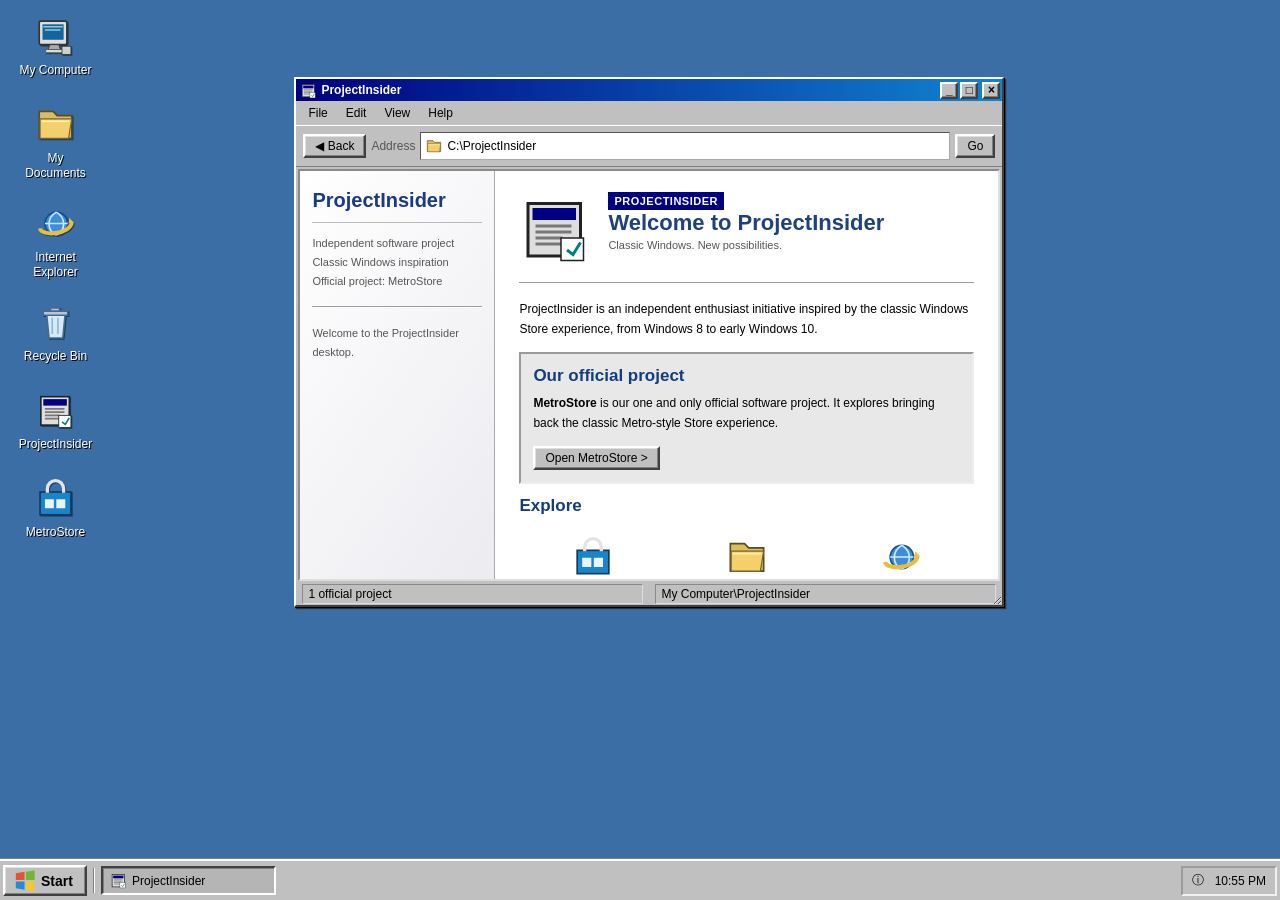
==== commit 035f4468: "Build interactive Windows 2000 desktop for ProjectInsider showcasing only MetroStore" ====
--- a/index.html
+++ b/index.html
@@ -1,127 +1,220 @@
 <!DOCTYPE html>
 <html lang="en">
 <head>
-  <meta charset="utf-8">
-  <meta name="viewport" content="width=device-width, initial-scale=1">
-  <meta name="theme-color" content="#ffffff">
-  <meta name="description" content="ProjectInsider — an independent project inspired by the Windows 8 and early Windows 10 app experience. Explore MetroStore editions.">
-  <title>Home | ProjectInsider</title>
-  <link rel="stylesheet" href="styles.css">
-  <script defer src="app.js"></script>
+<meta charset="utf-8">
+<meta name="viewport" content="width=device-width,initial-scale=1,viewport-fit=cover">
+<meta name="theme-color" content="#3a6ea5">
+<meta name="description" content="ProjectInsider — an interactive Windows 2000-inspired desktop showcasing our only official software project, MetroStore.">
+<title>ProjectInsider - Windows 2000 Desktop</title>
+<style>
+:root{--face:#c0c0c0;--light:#fff;--shadow:#808080;--dark:#404040;--ink:#000;--blue:#000080;--desk:#3a6ea5}
+*{box-sizing:border-box}html,body{height:100%;margin:0;overflow:hidden}body{font:12px Tahoma,"MS Sans Serif",Arial,sans-serif;color:var(--ink);background:var(--desk);user-select:none}button,input,select{font:inherit}button{cursor:default}button:focus-visible,a:focus-visible{outline:1px dotted #000;outline-offset:-3px}a{color:#000080}.skip{position:absolute;top:-100px;left:12px;z-index:200;background:#fff;padding:8px}.skip:focus{top:10px}.defs{position:absolute;width:0;height:0;overflow:hidden}
+.desktop{height:100dvh;min-height:300px;position:relative;overflow:hidden;background:var(--desk)}.desktop.alt-wall{--desk:#008080}.desktop.win-wall{background:linear-gradient(130deg,#245285,#3a6ea5 58%,#477eae)}.desktop.win-wall.alt-wall{background:#008080}
+.desktop-icons{position:absolute;top:13px;left:12px;bottom:46px;display:flex;flex-direction:column;flex-wrap:wrap;align-content:flex-start;gap:13px 12px;z-index:1;pointer-events:none}.desktop-icon{position:relative;width:87px;min-height:75px;display:flex;flex-direction:column;align-items:center;gap:5px;background:none;border:1px solid transparent;color:#fff;text-shadow:1px 1px #000;text-align:center;padding:3px 2px;pointer-events:auto}.desktop-icon svg{width:39px;height:39px;filter:drop-shadow(1px 1px 0 #173f63)}.desktop-icon span{max-width:86px;padding:2px 3px;line-height:1.25;overflow-wrap:anywhere}.desktop-icon.selected span,.desktop-icon:focus-visible span{background:#000080;outline:1px dotted #fff}.desktop-icon:hover{filter:brightness(1.1)}
+.window-layer{position:absolute;inset:0 0 41px 0;pointer-events:none;overflow:hidden}.window{position:absolute;top:60px;left:190px;width:min(760px,calc(100vw - 40px));height:min(550px,calc(100dvh - 105px));min-width:270px;min-height:200px;display:flex;flex-direction:column;background:var(--face);border:2px solid;border-color:#fff #404040 #404040 #fff;box-shadow:1px 1px 0 #000,2px 2px 1px #1119;pointer-events:auto;resize:both;overflow:hidden}.window[hidden]{display:none!important}.window.active .titlebar{background:linear-gradient(90deg,#000080,#1084d0)}.titlebar{height:22px;min-height:22px;background:linear-gradient(90deg,#808080,#b5b5b5);padding:2px 2px 2px 4px;color:#fff;display:flex;align-items:center;gap:4px;font-weight:bold;cursor:move;touch-action:none}.titlebar-icon{width:17px;height:17px;flex:none}.window-title{flex:1;white-space:nowrap;overflow:hidden;text-overflow:ellipsis}.window-controls{display:flex;gap:2px;flex:none}.bevel-button,.control{border:2px solid;border-color:#fff #404040 #404040 #fff;box-shadow:inset -1px -1px #808080,inset 1px 1px #dfdfdf;background:var(--face);color:#000;border-radius:0;min-height:24px;padding:2px 10px}.bevel-button:active,.control:active,.bevel-button.pressed{border-color:#404040 #fff #fff #404040;box-shadow:inset 1px 1px #808080;padding-top:3px;padding-left:11px}.control{width:18px;height:17px;min-height:17px;padding:0;display:grid;place-items:center;font:bold 12px Arial;line-height:1;box-shadow:inset -1px -1px #808080}.control:active{padding:1px 0 0 1px}.control.close-control{margin-left:2px}.window.maximized{inset:0!important;width:100%!important;height:100%!important;resize:none!important}.menubar{height:24px;min-height:24px;display:flex;align-items:center;padding-left:3px;gap:0}.menubar button{border:1px solid transparent;background:none;padding:3px 8px}.menubar button:hover{border-color:#fff #808080 #808080 #fff}.toolbar{display:flex;align-items:center;gap:5px;padding:5px 7px;min-height:42px;border-top:1px solid #fff;border-bottom:1px solid #808080}.toolbar-label{color:#555}.address{display:flex;align-items:center;gap:5px;border:1px inset #aaa;background:white;flex:1;padding:5px;min-width:0}.address svg{width:16px;height:16px}.address span{white-space:nowrap;overflow:hidden;text-overflow:ellipsis}.win-body{flex:1;min-height:0;margin:2px;border:2px inset #dedede;background:#fff;overflow:auto;user-select:text}.statusbar{height:22px;min-height:22px;display:flex;align-items:center;padding:2px 6px;gap:12px}.statusbar span{flex:1;border:1px inset #ddd;padding:2px 5px;white-space:nowrap;overflow:hidden;text-overflow:ellipsis}
+.explorer{display:flex;min-height:100%;background:#fff}.explorer-side{width:195px;flex:none;background:linear-gradient(125deg,#fff,#e8e8ee);border-right:1px solid #aaa;padding:18px 12px}.side-hero{font-size:20px;font-weight:bold;color:#193a85;border-bottom:1px solid #bbb;padding-bottom:10px;overflow-wrap:anywhere}.side-sub{font-size:11px;color:#555;margin-top:11px;line-height:1.7}.explorer-main{padding:21px 24px;flex:1;min-width:0}.explorer-main h1{font-size:22px;color:#1d427d;margin:0 0 14px}.explorer-main h2{font-size:17px;color:#123e7b;margin:0 0 8px}.explorer-main p{line-height:1.65;margin:0 0 12px}.classic-rule{border:0;border-top:1px solid #9c9c9c;border-bottom:1px solid #fff;margin:16px 0}.hero-project{display:flex;gap:17px;align-items:center}.hero-project svg{width:72px;height:72px;flex:none}.hero-project h1{margin:0}.quiet{font-size:11px;color:#555}.file-grid{display:grid;grid-template-columns:repeat(auto-fill,minmax(115px,1fr));gap:12px 8px;margin:12px 0}.file-tile{background:transparent;border:1px solid transparent;text-align:center;padding:8px 5px;color:#000;display:flex;flex-direction:column;align-items:center;gap:7px;word-break:break-word}.file-tile:hover,.file-tile:focus-visible{background:#e8efff;border:1px dotted #000}.file-tile svg{width:40px;height:40px}.file-tile small{color:#555}.launch{display:flex;gap:8px;flex-wrap:wrap;margin:14px 0}.classic-panel{background:#e8e8e8;border:2px inset #eee;padding:12px;margin:12px 0}.classic-panel p:last-child{margin-bottom:0}.project-tag{display:inline-block;background:#000080;color:#fff;font-weight:bold;padding:3px 6px;letter-spacing:.5px;font-size:11px}.versions{border-collapse:collapse;width:100%;font-size:12px;margin:12px 0}.versions th{background:#d6d6d6;text-align:left;border:1px solid #858585;padding:8px}.versions td{border-bottom:1px solid #ddd;padding:9px 7px}.versions tr:hover td{background:#edf2fa}.versions a{white-space:nowrap}.screenshot-strip{display:flex;gap:12px;flex-wrap:wrap}.screenshot-strip img{width:min(100%,235px);max-height:160px;object-fit:cover;border:2px inset #bbb}.fake-browser{height:100%;display:flex;flex-direction:column}.browser-page{padding:27px;flex:1;line-height:1.7;background:white}.browser-page h1{color:#000080;font:normal 26px Georgia,serif}.browser-address{background:white;border:2px inset #ddd;padding:5px 8px;word-break:break-all}.browser-link{display:block;font-weight:bold;margin:8px 0}
+.taskbar{position:absolute;bottom:0;left:0;right:0;height:41px;background:var(--face);border-top:2px solid #fff;box-shadow:0 -1px #808080;display:flex;align-items:center;padding:3px;gap:4px;z-index:90}.start-button{font-size:14px;font-weight:bold;height:31px;min-width:84px;padding:2px 9px;display:flex;align-items:center;gap:5px}.start-button svg{width:22px;height:22px}.start-button.active{border-color:#404040 #fff #fff #404040;box-shadow:inset 1px 1px #808080}.task-separator{height:25px;border-left:1px solid #808080;border-right:1px solid #fff;margin:0 2px}.task-apps{display:flex;align-items:center;gap:4px;flex:1;min-width:0;height:100%;overflow:auto;scrollbar-width:thin}.task-button{min-width:80px;max-width:175px;flex:1;display:flex;align-items:center;gap:5px;text-align:left;white-space:nowrap;overflow:hidden;text-overflow:ellipsis;height:29px;padding:2px 7px}.task-button.active{border-color:#404040 #fff #fff #404040;background:#b5b5b5;box-shadow:inset 1px 1px #808080}.task-button svg{width:17px;height:17px;flex:none}.task-button span{overflow:hidden;text-overflow:ellipsis}.tray{border:2px inset #f0f0f0;height:30px;display:flex;align-items:center;gap:8px;padding:2px 9px;min-width:96px;justify-content:space-between}.tray svg{width:16px;height:16px}.tray button{padding:0;border:0;background:none}.tray-clock{white-space:nowrap}
+.start-menu{position:absolute;bottom:41px;left:2px;width:300px;height:auto;max-height:calc(100dvh - 70px);background:var(--face);border:2px solid;border-color:#fff #404040 #404040 #fff;box-shadow:2px 2px #111;z-index:100;display:flex;overflow:auto}.start-menu[hidden],.context-menu[hidden],.power-screen[hidden]{display:none!important}.start-side{width:32px;flex:none;background:linear-gradient(#000080,#2571ae);color:#fff;font:bold 17px Arial;display:flex;align-items:flex-end;justify-content:center;padding:8px 0}.start-side span{writing-mode:vertical-rl;transform:rotate(180deg);white-space:nowrap}.start-side small{font-weight:normal}.start-items{flex:1;padding:5px 3px}.start-heading{padding:4px 10px;color:#555;font-size:11px;border-bottom:1px solid #808080;margin-bottom:5px}.start-item{border:0;width:100%;padding:7px 8px;display:flex;align-items:center;gap:10px;background:transparent;color:#000;text-align:left;min-height:35px}.start-item:hover,.start-item:focus-visible{background:#000080;color:#fff}.start-item svg{width:23px;height:23px;flex:none}.start-item span{flex:1}.start-item .arrow{font-size:13px;flex:none}.start-divider{border-top:1px solid #808080;border-bottom:1px solid #fff;margin:4px}
+.context-menu{position:absolute;min-width:175px;background:#c0c0c0;border:2px solid;border-color:#fff #404040 #404040 #fff;box-shadow:2px 2px #111;z-index:150;padding:3px}.context-menu button{display:block;width:100%;border:0;background:none;text-align:left;padding:6px 10px}.context-menu button:hover{background:#000080;color:#fff}
+.notepad{width:100%;height:100%;border:0;resize:none;padding:10px;font:13px "Courier New",monospace;outline:none;background:white;color:#111}
+.settings-row{display:flex;gap:10px;align-items:center;flex-wrap:wrap;margin:15px 0}.swatch{width:40px;height:40px;border:2px solid;border-color:#fff #444 #444 #fff}.swatch.blue{background:#3a6ea5}.swatch.teal{background:#008080}.settings-row button[aria-pressed="true"]{outline:2px solid #000080;outline-offset:2px}
+.system-dialog{padding:22px;background:var(--face);height:100%;display:flex;flex-direction:column;justify-content:center;align-items:center;gap:16px}.system-dialog label{display:flex;align-items:center;gap:15px}.system-dialog select{background:#fff;border:2px inset #ddd;padding:4px;min-width:170px}.power-screen{position:absolute;inset:0;background:#000080;color:#fff;z-index:200;display:flex;flex-direction:column;align-items:center;justify-content:center;gap:18px;font-size:18px;text-align:center;padding:20px}.power-screen h2{font-weight:normal}.power-screen .bevel-button{font-size:13px}
+@media(max-width:680px){.desktop-icons{left:3px;top:5px;gap:4px}.desktop-icon{width:76px;min-height:66px;font-size:11px}.desktop-icon svg{width:31px;height:31px}.window{left:4px!important;top:4px!important;width:calc(100% - 8px)!important;height:calc(100% - 8px)!important;min-width:0;resize:none}.explorer-side{display:none}.explorer-main{padding:15px}.window-controls .control{width:22px}.start-menu{width:min(300px,98vw)}.task-button{min-width:37px;max-width:95px;font-size:10px}.task-separator{display:none}.tray{min-width:70px;padding:2px 5px;gap:4px}.start-button{min-width:67px;padding:2px 4px}.versions{font-size:11px}.versions td,.versions th{padding:6px 3px}}@media(max-height:400px){.desktop-icon{min-height:60px}.explorer-main{padding:10px}}
+@media(prefers-reduced-motion:reduce){*{scroll-behavior:auto!important}}
+</style>
 </head>
 <body>
-  <a class="skip-link" href="#main-content">Skip to content</a>
-  <header class="topbar">
-    <div class="topbar-inner">
-      <button class="hamburger-button" id="menu-toggle" type="button" aria-label="Open navigation menu" aria-controls="app-navigation" aria-expanded="false" title="Open menu">
-        <span class="hamburger-lines" aria-hidden="true"><span></span><span></span><span></span></span>
-      </button>
-      <a class="brand" href="index.html" aria-label="ProjectInsider home">
-        <span class="brand-mark" aria-hidden="true"><i></i><i></i><i></i><i></i></span>
-        <span class="brand-name">ProjectInsider<small>INSIDER PREVIEW</small></span>
-      </a>
-      
-      <a class="header-external" href="https://github.com/ProjectInsider" target="_blank" rel="noopener noreferrer">View on GitHub <span aria-hidden="true">↗</span></a>
-    </div>
-  </header>
-
-  <button class="drawer-scrim" id="drawer-scrim" type="button" aria-label="Close navigation menu" tabindex="-1" hidden></button>
-  <aside class="nav-drawer" id="app-navigation" aria-label="Navigation menu" aria-hidden="true" inert>
-    <div class="drawer-header">
-      <button class="drawer-close" id="drawer-close" type="button" aria-label="Close navigation menu" title="Close menu">×</button>
-      <span class="drawer-header-title">ProjectInsider</span>
-    </div>
-    <div class="drawer-app-title">INSIDER PREVIEW</div>
-    <nav class="drawer-nav" aria-label="Site pages">
-        <a class="drawer-link" href="index.html" aria-current="page"><svg viewBox="0 0 24 24" aria-hidden="true"><path d="M3 10 12 3l9 7v11h-7v-7h-4v7H3z"/></svg><span>Home</span></a>
-        <a class="drawer-link" href="main.html"><svg viewBox="0 0 24 24" aria-hidden="true"><path d="M12 3v12m-5-5 5 5 5-5M4 18v3h16v-3"/></svg><span>Downloads</span></a>
-        <a class="drawer-link" href="about.html"><svg viewBox="0 0 24 24" aria-hidden="true"><circle cx="12" cy="12" r="9"/><path d="M12 11v6m0-10v1"/></svg><span>About</span></a>
-    </nav>
-    <div class="drawer-section-label">PROJECT</div>
-    <nav class="drawer-nav" aria-label="External links">
-      <a class="drawer-link" href="https://github.com/ProjectInsider" target="_blank" rel="noopener noreferrer"><svg viewBox="0 0 24 24" aria-hidden="true"><path d="M9 19c-4 1-4-2-6-3m12 5v-3a3 3 0 0 0-.8-2.3c2.7-.3 5.3-1.3 5.3-5.9a4.6 4.6 0 0 0-1.3-3.2 4.2 4.2 0 0 0-.1-3.2s-1.4-.4-3.4 1.2a11 11 0 0 0-6.4 0C6.3 3 4.9 3.4 4.9 3.4a4.2 4.2 0 0 0-.1 3.2 4.6 4.6 0 0 0-1.3 3.2c0 4.6 2.6 5.6 5.3 5.9A3 3 0 0 0 8 18v3"/></svg><span>GitHub</span><span class="drawer-external-arrow" aria-hidden="true">↗</span></a>
-    </nav>
-    <div class="drawer-bottom"><span class="drawer-bottom-mark" aria-hidden="true">⊞</span><div>ProjectInsider<br><small>Classic Windows. New possibilities.</small></div></div>
-  </aside>
-  <main id="main-content">
-
-    <section class="hero-home page-container">
-      <div class="hero-copy fade-up">
-        <p class="eyebrow">ProjectInsider / Beta</p>
-        <h1>Classic Windows.<br><span>New possibilities.</span></h1>
-        <p class="lead">Welcome to ProjectInsider. A home for projects that bring the spirit of Windows 8 and early Windows 10 back to life — starting with MetroStore.</p>
-        <div class="button-row">
-          <a class="button-primary" href="main.html">Explore MetroStore <span aria-hidden="true">→</span></a>
-          <a class="button-link" href="about.html">About the project <span aria-hidden="true">→</span></a>
-        </div>
-        <p class="microcopy">Made for the community. Inspired by the Windows experience we love.</p>
-      </div>
-      <div class="hero-visual fade-up" aria-label="MetroStore interface concept">
-        <div class="visual-top"><span>PROJECTINSIDER / METROSTORE</span><span class="visual-dots"><i></i><i></i><i></i></span></div>
-        <div class="visual-heading">Store</div>
-        <p class="visual-copy">Discover apps for your Windows.</p>
-        <div class="visual-feature">
-          <div><strong>MetroStore</strong><span>Experience the classic Store again</span></div>
-          <span class="windows-mark windows-mark--white visual-window" aria-hidden="true"><span></span><span></span><span></span><span></span></span>
-        </div>
-        <div class="visual-mini-grid"><div>Apps</div><div>Games</div><div>Library</div></div>
-      </div>
-    </section>
-
-    <aside class="preview-strip" aria-label="Website status">
-      <div class="page-container">
-        <p><b>Preview website.</b> ProjectInsider is under development, and downloads are not available yet.</p>
-        <a href="about.html">Learn more <span aria-hidden="true">→</span></a>
-      </div>
-    </aside>
-
-    <section class="section page-container" aria-labelledby="discover-title">
-      <div class="section-head">
-        <div><p class="eyebrow">Discover</p><h2 id="discover-title">Explore ProjectInsider</h2><p class="section-description">A clean home for our Windows-inspired software projects.</p></div>
-      </div>
-      <div class="feature-grid">
-        <a class="feature-card feature-card--blue" href="main.html">
-          <span class="feature-symbol" aria-hidden="true">⊞</span>
-          <h3>MetroStore</h3>
-          <p>Explore planned Store editions for classic Windows releases.</p>
-          <span class="card-arrow" aria-hidden="true">→</span>
-        </a>
-        <a class="feature-card" href="about.html">
-          <span class="feature-symbol" aria-hidden="true">i</span>
-          <h3>Our story</h3>
-          <p>Find out why ProjectInsider is bringing classic Microsoft design back.</p>
-          <span class="card-arrow" aria-hidden="true">→</span>
-        </a>
-        <a class="feature-card" href="https://github.com/ProjectInsider" target="_blank" rel="noopener noreferrer">
-          <span class="feature-symbol" aria-hidden="true">&lt;/&gt;</span>
-          <h3>On GitHub</h3>
-          <p>Visit the ProjectInsider GitHub profile and follow our development.</p>
-          <span class="card-arrow" aria-hidden="true">↗</span>
-        </a>
-      </div>
-    </section>
-
-    <section class="section section--soft" aria-labelledby="editions-title">
-      <div class="page-container">
-        <div class="section-head">
-          <div><p class="eyebrow">MetroStore</p><h2 id="editions-title">One experience. Four eras.</h2><p class="section-description">Each planned release is tailored to a different generation of Windows.</p></div>
-          <a class="inline-arrow" href="main.html">All downloads <span aria-hidden="true">→</span></a>
-        </div>
-        <div class="version-preview-grid">
-          <a class="version-preview" href="main.html#metrostore-1"><span><span class="tiny-window" aria-hidden="true"><span></span><span></span><span></span><span></span></span></span><strong>MetroStore 1.0</strong><small>Windows 8 · Coming soon</small></a>
-          <a class="version-preview" href="main.html#metrostore-2"><span><span class="tiny-window" aria-hidden="true"><span></span><span></span><span></span><span></span></span></span><strong>MetroStore 2.0</strong><small>Windows 8.1 · Coming soon</small></a>
-          <a class="version-preview" href="main.html#metrostore-25"><span><span class="tiny-window" aria-hidden="true"><span></span><span></span><span></span><span></span></span></span><strong>MetroStore 2.5</strong><small>Windows 10 Beta · Coming soon</small></a>
-          <a class="version-preview" href="main.html#metrostore-3"><span><span class="tiny-window" aria-hidden="true"><span></span><span></span><span></span><span></span></span></span><strong>MetroStore 3.0</strong><small>Windows 10 RTM · Coming soon</small></a>
-        </div>
-      </div>
-    </section>
-
-  </main>
-  <footer class="footer">
-    <div class="footer-inner">
-      <span>© 2026 ProjectInsider. An independent Windows enthusiast project.</span>
-      <span>Inspired by classic Windows and the Universal Windows Platform. <a href="https://github.com/ProjectInsider" target="_blank" rel="noopener noreferrer">GitHub ↗</a></span>
-    </div>
-  </footer>
+<svg class="defs" xmlns="http://www.w3.org/2000/svg" aria-hidden="true">
+<defs>
+<symbol id="i-win" viewBox="0 0 48 48"><path fill="#e65232" d="M4 7 23 4v18H4z"/><path fill="#71b633" d="m26 4 19-3v21H26z"/><path fill="#208bd7" d="M4 25h19v18L4 40z"/><path fill="#f1c833" d="M26 25h19v22l-19-4z"/></symbol>
+<symbol id="i-computer" viewBox="0 0 48 48"><rect x="4" y="5" width="34" height="29" rx="2" fill="#e0ded5" stroke="#333" stroke-width="2"/><rect x="8" y="9" width="26" height="19" fill="#16649c"/><path d="M9 12h24M11 16h19" stroke="#8fc6e0" stroke-width="2"/><path d="M17 34h11l2 6H15z" fill="#aaa" stroke="#333"/><rect x="12" y="40" width="27" height="4" fill="#dedbd4" stroke="#555"/><rect x="32" y="36" width="11" height="10" fill="#d2d0cb" stroke="#333"/></symbol>
+<symbol id="i-folder" viewBox="0 0 48 48"><path d="M4 13V8h17l5 5h18v28H4z" fill="#dabd5d" stroke="#594b26" stroke-width="2"/><path d="M5 17h39L40 41H5z" fill="#f3d06b" stroke="#7c6329" stroke-width="1.4"/><path d="M7 20h34" stroke="#fff2b2" stroke-width="2"/></symbol>
+<symbol id="i-ie" viewBox="0 0 48 48"><circle cx="25" cy="24" r="14" fill="#3e8cdb" stroke="#11518d" stroke-width="2"/><path d="M11 24h28M25 10c-12 7-12 23 0 28M25 10c12 7 12 23 0 28" fill="none" stroke="#cce9ff" stroke-width="2"/><path d="M5 30c1 10 38 8 39-8" fill="none" stroke="#ebbd3a" stroke-width="5"/><path d="M41 17 46 22 40 24" fill="#ebbd3a"/></symbol>
+<symbol id="i-bin" viewBox="0 0 48 48"><path d="M13 13h23l-3 30H16z" fill="#d8e8f4" stroke="#456a8c" stroke-width="2"/><path d="M9 10h30v5H9zM19 6h10v4H19" fill="#bbc7cf" stroke="#456a8c" stroke-width="2"/><path d="M20 18v20m7-20v20" stroke="#8bb9d5" stroke-width="2"/></symbol>
+<symbol id="i-project" viewBox="0 0 48 48"><rect x="6" y="7" width="35" height="35" fill="#dedede" stroke="#222" stroke-width="2"/><rect x="9" y="10" width="29" height="8" fill="#000080"/><path d="M11 22h24M11 26h24M11 30h18M11 34h22" stroke="#777" stroke-width="2"/><rect x="28" y="30" width="15" height="15" fill="#fff" stroke="#222"/><path d="m32 38 4 3 5-8" stroke="#008080" stroke-width="2" fill="none"/></symbol>
+<symbol id="i-store" viewBox="0 0 48 48"><rect x="5" y="16" width="38" height="28" fill="#1983cc" stroke="#15395c" stroke-width="2"/><path d="M14 17V12a10 10 0 0 1 20 0v5" fill="none" stroke="#e4e4e4" stroke-width="4"/><path d="M11 25h11v11H11zM25 25h11v11H25z" fill="#fff" opacity=".9"/></symbol>
+<symbol id="i-note" viewBox="0 0 48 48"><path d="M9 3h30v42H9z" fill="#fff" stroke="#234477" stroke-width="2"/><path d="M14 12h21M14 18h21M14 24h21M14 30h21M14 36h12" stroke="#78a8cf" stroke-width="2"/><path d="M9 4h30v5H9" fill="#000080"/></symbol>
+<symbol id="i-gear" viewBox="0 0 48 48"><circle cx="24" cy="24" r="18" fill="#a9a9a9" stroke="#444" stroke-width="3"/><path d="M24 6v36M6 24h36M11 11l26 26m0-26L11 37" stroke="#dedede" stroke-width="4"/><circle cx="24" cy="24" r="9" fill="#777" stroke="#444" stroke-width="2"/></symbol>
+</defs></svg>
+<a class="skip" href="#workarea">Skip to desktop windows</a>
+<div class="desktop" id="desktop" aria-label="Interactive Windows 2000-inspired desktop">
+<div class="desktop-icons" role="group" aria-label="Desktop shortcuts">
+<button type="button" class="desktop-icon" data-app="computer" title="Double-click to open My Computer"><svg><use href="#i-computer"/></svg><span>My Computer</span></button>
+<button type="button" class="desktop-icon" data-app="documents" title="Double-click to open My Documents"><svg><use href="#i-folder"/></svg><span>My Documents</span></button>
+<button type="button" class="desktop-icon" data-app="browser" title="Double-click to open Internet Explorer"><svg><use href="#i-ie"/></svg><span>Internet Explorer</span></button>
+<button type="button" class="desktop-icon" data-app="recycle" title="Double-click to open Recycle Bin"><svg><use href="#i-bin"/></svg><span>Recycle Bin</span></button>
+<button type="button" class="desktop-icon" data-app="project" title="Double-click to open ProjectInsider"><svg><use href="#i-project"/></svg><span>ProjectInsider</span></button>
+<button type="button" class="desktop-icon" data-app="metro" title="Double-click to open MetroStore"><svg><use href="#i-store"/></svg><span>MetroStore</span></button>
+</div>
+<main class="window-layer" id="workarea" aria-label="Open windows">
+<section class="window" id="win-project" data-app="project" data-title="ProjectInsider" style="top:9%;left:23%;width:710px;height:530px" aria-label="ProjectInsider window">
+<div class="titlebar"><svg class="titlebar-icon"><use href="#i-project"/></svg><span class="window-title">ProjectInsider</span><div class="window-controls"><button class="control" data-command="minimize" aria-label="Minimize ProjectInsider">_</button><button class="control" data-command="maximize" aria-label="Maximize ProjectInsider">□</button><button class="control close-control" data-command="close" aria-label="Close ProjectInsider">×</button></div></div>
+<div class="menubar"><button data-menucmd="file">File</button><button data-menucmd="edit">Edit</button><button data-menucmd="view">View</button><button data-menucmd="help">Help</button></div>
+<div class="toolbar"><button class="bevel-button" data-open="computer">◀ Back</button><span class="toolbar-label">Address</span><div class="address"><svg><use href="#i-folder"/></svg><span>C:\ProjectInsider</span></div><button class="bevel-button" data-open="metro">Go</button></div>
+<div class="win-body"><div class="explorer"><aside class="explorer-side"><div class="side-hero">ProjectInsider</div><div class="side-sub">Independent software project<br>Classic Windows inspiration<br>Official project: MetroStore</div><hr class="classic-rule"><div class="side-sub">Welcome to the ProjectInsider desktop.</div></aside><div class="explorer-main">
+<div class="hero-project"><svg><use href="#i-project"/></svg><div><span class="project-tag">PROJECTINSIDER</span><h1>Welcome to ProjectInsider</h1><p class="quiet">Classic Windows. New possibilities.</p></div></div>
+<hr class="classic-rule">
+<p>ProjectInsider is an independent enthusiast initiative inspired by the classic Windows Store experience, from Windows 8 to early Windows 10.</p>
+<div class="classic-panel"><h2>Our official project</h2><p><strong>MetroStore</strong> is our one and only official software project. It explores bringing back the classic Metro-style Store experience.</p><button class="bevel-button" data-open="metro">Open MetroStore &gt;</button></div>
+<h2>Explore</h2><div class="file-grid">
+<button class="file-tile" data-open="metro"><svg><use href="#i-store"/></svg><span>MetroStore</span><small>Official project</small></button>
+<button class="file-tile" data-open="documents"><svg><use href="#i-folder"/></svg><span>Documentation</span><small>About this site</small></button>
+<a class="file-tile" href="https://github.com/ProjectInsider" target="_blank" rel="noopener noreferrer"><svg><use href="#i-ie"/></svg><span>GitHub</span><small>External link ↗</small></a>
+</div>
+<p class="quiet">This desktop is a website simulation inspired by Windows 2000, not a real operating system. ProjectInsider is not affiliated with Microsoft.</p>
+</div></div></div><div class="statusbar"><span>1 official project</span><span>My Computer\ProjectInsider</span></div></section>
+<section class="window" id="win-metro" data-app="metro" data-title="MetroStore" style="top:12%;left:29%;width:750px;height:570px" aria-label="MetroStore window" hidden>
+<div class="titlebar"><svg class="titlebar-icon"><use href="#i-store"/></svg><span class="window-title">MetroStore - ProjectInsider</span><div class="window-controls"><button class="control" data-command="minimize" aria-label="Minimize MetroStore">_</button><button class="control" data-command="maximize" aria-label="Maximize MetroStore">□</button><button class="control close-control" data-command="close" aria-label="Close MetroStore">×</button></div></div>
+<div class="menubar"><button data-menucmd="file">File</button><button data-menucmd="view">View</button><button data-menucmd="help">Help</button></div>
+<div class="toolbar"><button class="bevel-button" data-open="project">◀ Back</button><span class="toolbar-label">Address</span><div class="address"><svg><use href="#i-store"/></svg><span>C:\ProjectInsider\MetroStore</span></div></div>
+<div class="win-body"><div class="explorer"><aside class="explorer-side"><div class="side-hero">MetroStore</div><div class="side-sub">Project type: Windows Store revival<br>Official ProjectInsider software<br>Status: In development</div><hr class="classic-rule"><div class="side-sub">Windows 8<br>Windows 8.1<br>Windows 10 early builds</div></aside><div class="explorer-main">
+<div class="hero-project"><svg><use href="#i-store"/></svg><div><span class="project-tag">OFFICIAL SOFTWARE</span><h1>MetroStore</h1><p class="quiet">The classic Microsoft Store spirit, reimagined.</p></div></div>
+<hr class="classic-rule">
+<p>MetroStore is a Windows Store-inspired app experience for fans of classic Windows. Its design is modeled around the Metro interface.</p>
+<h2>Planned editions</h2><table class="versions"><thead><tr><th>Edition</th><th>Platform</th><th>Status</th></tr></thead><tbody><tr><td>MetroStore 1.0</td><td>Windows 8</td><td>Planned</td></tr><tr><td>MetroStore 2.0</td><td>Windows 8.1</td><td>Planned</td></tr><tr><td>MetroStore 2.5</td><td>Windows 10 Beta</td><td>Planned</td></tr><tr><td>MetroStore 3.0</td><td>Windows 10 RTM</td><td>Planned</td></tr></tbody></table>
+<div class="classic-panel"><strong>Download information</strong><p>No installers are published on this website yet. The MetroStore API repository can be viewed on GitHub; it is not an application installer.</p><a class="bevel-button" style="display:inline-block;text-decoration:none;color:#000" href="https://github.com/ProjectInsider/MetroStore-API" target="_blank" rel="noopener noreferrer">View MetroStore API on GitHub ↗</a></div>
+<h2>Interface preview</h2><div class="screenshot-strip"><img loading="lazy" alt="MetroStore interface preview" src="assets/screenshot-store-1.jpg"><img loading="lazy" alt="Additional MetroStore interface preview" src="assets/screenshot-store-2.jpg"></div>
+<p class="quiet" style="margin-top:14px">Images are interface previews. Features and availability may change during development.</p>
+</div></div></div><div class="statusbar"><span>MetroStore - Official project</span><span>Preview</span></div></section>
+<section class="window" id="win-computer" data-app="computer" data-title="My Computer" style="top:9%;left:14%;width:630px;height:435px" aria-label="My Computer window" hidden>
+<div class="titlebar"><svg class="titlebar-icon"><use href="#i-computer"/></svg><span class="window-title">My Computer</span><div class="window-controls"><button class="control" data-command="minimize" aria-label="Minimize My Computer">_</button><button class="control" data-command="maximize" aria-label="Maximize My Computer">□</button><button class="control close-control" data-command="close" aria-label="Close My Computer">×</button></div></div><div class="menubar"><button data-menucmd="file">File</button><button data-menucmd="view">View</button><button data-menucmd="help">Help</button></div><div class="toolbar"><span class="toolbar-label">Address</span><div class="address"><svg><use href="#i-computer"/></svg><span>My Computer</span></div></div>
+<div class="win-body"><div class="explorer"><aside class="explorer-side"><div class="side-hero">My Computer</div><div class="side-sub">Explore the simulated computer.<br>Only the files shown here are part of the website.</div></aside><div class="explorer-main"><h1>My Computer</h1><div class="file-grid"><button class="file-tile" data-open="project"><svg><use href="#i-folder"/></svg><span>ProjectInsider (C:)</span></button><button class="file-tile" data-open="documents"><svg><use href="#i-folder"/></svg><span>My Documents</span></button><button class="file-tile" data-open="settings"><svg><use href="#i-gear"/></svg><span>Control Panel</span></button></div><p class="quiet">This is a demonstration desktop; it cannot access your real computer files.</p></div></div></div><div class="statusbar"><span>3 objects</span></div></section>
+<section class="window" id="win-documents" data-app="documents" data-title="My Documents" style="top:16%;left:25%;width:570px;height:400px" aria-label="My Documents window" hidden>
+<div class="titlebar"><svg class="titlebar-icon"><use href="#i-folder"/></svg><span class="window-title">My Documents</span><div class="window-controls"><button class="control" data-command="minimize" aria-label="Minimize My Documents">_</button><button class="control" data-command="maximize" aria-label="Maximize My Documents">□</button><button class="control close-control" data-command="close" aria-label="Close My Documents">×</button></div></div><div class="menubar"><button data-menucmd="file">File</button><button data-menucmd="view">View</button><button data-menucmd="help">Help</button></div><div class="toolbar"><span class="toolbar-label">Address</span><div class="address"><svg><use href="#i-folder"/></svg><span>C:\My Documents</span></div></div><div class="win-body"><div class="explorer"><aside class="explorer-side"><div class="side-hero">My Documents</div><div class="side-sub">Project-related documentation and shortcuts.</div></aside><div class="explorer-main"><h1>My Documents</h1><div class="file-grid"><button class="file-tile" data-open="notes"><svg><use href="#i-note"/></svg><span>README.txt</span><small>Text Document</small></button><button class="file-tile" data-open="project"><svg><use href="#i-project"/></svg><span>ProjectInsider</span></button><button class="file-tile" data-open="metro"><svg><use href="#i-store"/></svg><span>MetroStore</span></button></div></div></div></div><div class="statusbar"><span>3 objects</span></div></section>
+<section class="window" id="win-browser" data-app="browser" data-title="Internet Explorer" style="top:16%;left:16%;width:645px;height:450px" aria-label="Internet Explorer window" hidden><div class="titlebar"><svg class="titlebar-icon"><use href="#i-ie"/></svg><span class="window-title">Microsoft Internet Explorer</span><div class="window-controls"><button class="control" data-command="minimize" aria-label="Minimize Internet Explorer">_</button><button class="control" data-command="maximize" aria-label="Maximize Internet Explorer">□</button><button class="control close-control" data-command="close" aria-label="Close Internet Explorer">×</button></div></div><div class="menubar"><button data-menucmd="file">File</button><button data-menucmd="view">View</button><button data-menucmd="help">Help</button></div><div class="toolbar"><button class="bevel-button" data-open="project">Home</button><span class="toolbar-label">Address</span><div class="address"><svg><use href="#i-ie"/></svg><span>https://projectinsider.github.io</span></div></div><div class="win-body"><div class="fake-browser"><div class="browser-page"><h1>Welcome to ProjectInsider!</h1><hr><p>Thanks for visiting our Windows 2000-inspired website. Discover MetroStore, our official software project, or follow development on GitHub.</p><button class="bevel-button" data-open="metro">Explore MetroStore</button><a class="browser-link" href="https://github.com/ProjectInsider" target="_blank" rel="noopener noreferrer">ProjectInsider on GitHub ↗</a><a class="browser-link" href="https://github.com/ProjectInsider/MetroStore-API" target="_blank" rel="noopener noreferrer">MetroStore API repository ↗</a><p class="quiet">The browser is a simulated interface; external links open in your actual browser.</p></div></div></div><div class="statusbar"><span>Done</span><span>Internet</span></div></section>
+<section class="window" id="win-recycle" data-app="recycle" data-title="Recycle Bin" style="top:19%;left:35%;width:470px;height:330px" aria-label="Recycle Bin window" hidden><div class="titlebar"><svg class="titlebar-icon"><use href="#i-bin"/></svg><span class="window-title">Recycle Bin</span><div class="window-controls"><button class="control" data-command="minimize" aria-label="Minimize Recycle Bin">_</button><button class="control" data-command="maximize" aria-label="Maximize Recycle Bin">□</button><button class="control close-control" data-command="close" aria-label="Close Recycle Bin">×</button></div></div><div class="menubar"><button data-menucmd="file">File</button><button data-menucmd="view">View</button><button data-menucmd="help">Help</button></div><div class="toolbar"><span class="toolbar-label">Address</span><div class="address"><svg><use href="#i-bin"/></svg><span>Recycle Bin</span></div></div><div class="win-body"><div class="explorer-main"><h1>Recycle Bin</h1><p>Recycle Bin is empty.</p><p class="quiet">This simulated Recycle Bin does not manage any files on your device.</p></div></div><div class="statusbar"><span>0 objects</span></div></section>
+<section class="window" id="win-notes" data-app="notes" data-title="README - Notepad" style="top:23%;left:29%;width:545px;height:370px" aria-label="Notepad window" hidden><div class="titlebar"><svg class="titlebar-icon"><use href="#i-note"/></svg><span class="window-title">README - Notepad</span><div class="window-controls"><button class="control" data-command="minimize" aria-label="Minimize Notepad">_</button><button class="control" data-command="maximize" aria-label="Maximize Notepad">□</button><button class="control close-control" data-command="close" aria-label="Close Notepad">×</button></div></div><div class="menubar"><button data-menucmd="file">File</button><button data-menucmd="edit">Edit</button><button data-menucmd="help">Help</button></div><div class="win-body"><textarea class="notepad" spellcheck="false" aria-label="ProjectInsider README">PROJECTINSIDER
+=============
+Welcome to our Windows 2000 desktop experience!
+
+Official software:
+- MetroStore
+
+MetroStore is our Windows Store-inspired revival project.
+
+Visit: https://github.com/ProjectInsider
+API repository: https://github.com/ProjectInsider/MetroStore-API
+
+This is an interactive website, not an operating system.
+It is an independent fan project and is not affiliated with Microsoft.</textarea></div><div class="statusbar"><span>README.txt</span></div></section>
+<section class="window" id="win-settings" data-app="settings" data-title="Display Properties" style="top:23%;left:30%;width:465px;height:355px" aria-label="Display Properties window" hidden><div class="titlebar"><svg class="titlebar-icon"><use href="#i-gear"/></svg><span class="window-title">Display Properties</span><div class="window-controls"><button class="control" data-command="minimize" aria-label="Minimize Display Properties">_</button><button class="control" data-command="maximize" aria-label="Maximize Display Properties">□</button><button class="control close-control" data-command="close" aria-label="Close Display Properties">×</button></div></div><div class="win-body" style="background:var(--face)"><div class="explorer-main"><h2>Background</h2><p>Choose your desktop color:</p><div class="settings-row"><button class="bevel-button" data-wall="blue" aria-pressed="true"><span class="swatch blue" style="display:inline-block;vertical-align:middle"></span> Windows 2000 Blue</button><button class="bevel-button" data-wall="teal" aria-pressed="false"><span class="swatch teal" style="display:inline-block;vertical-align:middle"></span> Classic Teal</button></div><label><input id="wall-gradient" type="checkbox"> Use subtle gradient</label><div class="launch"><button class="bevel-button" data-command="close">OK</button></div></div></div></section>
+<section class="window" id="win-run" data-app="run" data-title="Run" style="top:30%;left:35%;width:400px;height:230px" aria-label="Run window" hidden><div class="titlebar"><svg class="titlebar-icon"><use href="#i-win"/></svg><span class="window-title">Run</span><div class="window-controls"><button class="control close-control" data-command="close" aria-label="Close Run">×</button></div></div><div class="win-body" style="background:var(--face);border:0"><div class="explorer-main"><p>Type the name of a program, folder, or document to open.</p><label for="run-input">Open:</label> <input id="run-input" type="text" autocomplete="off" style="padding:5px;border:2px inset #bbb;max-width:100%;width:250px" placeholder="metrostore"><div class="launch"><button class="bevel-button" id="run-go">OK</button><button class="bevel-button" data-command="close">Cancel</button></div><p id="run-error" class="quiet" role="status"></p></div></div></section>
+<section class="window" id="win-power" data-app="power" data-title="Shut Down Windows" style="top:28%;left:34%;width:425px;height:260px" aria-label="Shut Down Windows window" hidden><div class="titlebar"><svg class="titlebar-icon"><use href="#i-win"/></svg><span class="window-title">Shut Down Windows</span><div class="window-controls"><button class="control close-control" data-command="close" aria-label="Close Shut Down">×</button></div></div><div class="win-body" style="background:var(--face);border:0"><div class="system-dialog"><label>What do you want the computer to do?<select id="power-action"><option value="shutdown">Shut down</option><option value="restart">Restart</option><option value="logoff">Log off</option></select></label><div class="launch"><button id="power-ok" class="bevel-button">OK</button><button class="bevel-button" data-command="close">Cancel</button></div></div></div></section>
+</main>
+<div class="start-menu" id="start-menu" role="menu" aria-label="Start menu" hidden>
+<div class="start-side"><span>Windows <small>2000</small></span></div>
+<div class="start-items"><div class="start-heading">ProjectInsider Desktop</div>
+<button class="start-item" role="menuitem" data-open="project"><svg><use href="#i-project"/></svg><span>ProjectInsider</span></button>
+<button class="start-item" role="menuitem" data-open="metro"><svg><use href="#i-store"/></svg><span>MetroStore</span></button><div class="start-divider"></div>
+<button class="start-item" role="menuitem" data-open="computer"><svg><use href="#i-computer"/></svg><span>My Computer</span></button>
+<button class="start-item" role="menuitem" data-open="documents"><svg><use href="#i-folder"/></svg><span>Documents</span></button>
+<button class="start-item" role="menuitem" data-open="browser"><svg><use href="#i-ie"/></svg><span>Internet</span></button>
+<button class="start-item" role="menuitem" data-open="notes"><svg><use href="#i-note"/></svg><span>Notepad</span></button>
+<button class="start-item" role="menuitem" data-open="settings"><svg><use href="#i-gear"/></svg><span>Settings</span></button><div class="start-divider"></div>
+<button class="start-item" role="menuitem" data-open="run"><svg><use href="#i-win"/></svg><span>Run...</span></button>
+<button class="start-item" role="menuitem" data-open="power"><svg><use href="#i-win"/></svg><span>Shut Down...</span></button></div></div>
+<div id="context-menu" class="context-menu" hidden><button data-context="refresh">Refresh</button><button data-context="arrange">Arrange Icons</button><button data-open="settings">Properties</button></div>
+<div class="taskbar" role="toolbar" aria-label="Windows taskbar"><button class="bevel-button start-button" id="start-button" aria-expanded="false" aria-controls="start-menu"><svg><use href="#i-win"/></svg>Start</button><div class="task-separator"></div><div id="task-apps" class="task-apps" aria-label="Open programs"></div><div class="tray"><button id="tray-info" title="About this desktop" aria-label="About the desktop">ⓘ</button><time class="tray-clock" id="tray-clock"></time></div></div>
+<div class="power-screen" id="power-screen" hidden><svg width="67" height="67" style="opacity:.9"><use href="#i-win"/></svg><h2 id="power-message">It is now safe to turn off your computer.</h2><p style="font-size:13px">This is only a website simulation.</p><button id="restart-button" class="bevel-button">Return to Windows 2000</button></div>
+</div>
+<script>
+(function(){
+"use strict";
+var desktop=document.getElementById("desktop");
+var layer=document.getElementById("workarea");
+var start=document.getElementById("start-menu");
+var startButton=document.getElementById("start-button");
+var context=document.getElementById("context-menu");
+var tasks=document.getElementById("task-apps");
+var all=Array.prototype.slice.call(document.querySelectorAll(".window"));
+var stack=10;
+var focused=null;
+var iconNames={computer:"i-computer",documents:"i-folder",browser:"i-ie",recycle:"i-bin",project:"i-project",metro:"i-store",notes:"i-note",settings:"i-gear",run:"i-win",power:"i-win"};
+function appWindow(id){return document.getElementById("win-"+id)}
+function visible(w){return w&&!w.hidden&&!w.classList.contains("minimized")}
+function closeMenus(){start.hidden=true;startButton.classList.remove("active");startButton.setAttribute("aria-expanded","false");context.hidden=true}
+function taskUpdate(){
+tasks.innerHTML="";
+all.filter(function(w){return !w.hidden}).forEach(function(w){
+var id=w.dataset.app,button=document.createElement("button"),svg=document.createElementNS("http://www.w3.org/2000/svg","svg"),use=document.createElementNS("http://www.w3.org/2000/svg","use");
+button.className="bevel-button task-button"+(focused===w&&!w.classList.contains("minimized")?" active":"");
+button.setAttribute("aria-label",w.classList.contains("minimized")?"Restore "+w.dataset.title:"Show "+w.dataset.title);
+use.setAttribute("href","#"+iconNames[id]);svg.appendChild(use);
+var txt=document.createElement("span");txt.textContent=w.dataset.title;
+button.appendChild(svg);button.appendChild(txt);
+button.addEventListener("click",function(){if(focused===w&&visible(w)){w.classList.add("minimized");focused=null;activateTop()}else focusWindow(w,true)});
+tasks.appendChild(button);
+});
+}
+function activateTop(){
+var remaining=all.filter(visible).sort(function(a,b){return Number(b.style.zIndex||0)-Number(a.style.zIndex||0)});
+if(remaining.length){focusWindow(remaining[0],false)}else{focused=null;all.forEach(function(w){w.classList.remove("active")});taskUpdate()}
+}
+function focusWindow(w,restore){if(!w)return;if(restore){w.hidden=false;w.classList.remove("minimized")}
+focused=w;w.style.zIndex=++stack;all.forEach(function(x){x.classList.toggle("active",x===w)});taskUpdate()}
+function openApp(id){var w=appWindow(id);if(!w)return;closeMenus();w.hidden=false;w.classList.remove("minimized");focusWindow(w,true);if(id==="run"){var inp=document.getElementById("run-input");document.getElementById("run-error").textContent="";setTimeout(function(){inp.focus()},0)}}
+function closeWindow(w){if(!w)return;w.hidden=true;w.classList.remove("minimized","active");w.classList.remove("maximized");if(focused===w)focused=null;activateTop()}
+function minimizeWindow(w){w.classList.add("minimized");w.classList.remove("active");if(focused===w)focused=null;activateTop()}
+function maximizeWindow(w){w.classList.toggle("maximized");focusWindow(w,false)}
+document.addEventListener("click",function(e){
+var command=e.target.closest("[data-command]");
+if(command){var w=command.closest(".window");var type=command.dataset.command;if(type==="close")closeWindow(w);if(type==="minimize")minimizeWindow(w);if(type==="maximize")maximizeWindow(w);return}
+var opener=e.target.closest("[data-open]");if(opener){openApp(opener.dataset.open);return}
+if(!e.target.closest("#start-menu,#start-button"))closeMenus();
+});
+document.querySelectorAll(".window").forEach(function(w){
+w.addEventListener("pointerdown",function(){if(!w.hidden)focusWindow(w,false)});
+var bar=w.querySelector(".titlebar");
+bar.addEventListener("dblclick",function(e){if(!e.target.closest("button"))maximizeWindow(w)});
+bar.addEventListener("pointerdown",function(e){
+if(e.button!==0||e.target.closest("button")||w.classList.contains("maximized")||window.matchMedia("(max-width:680px)").matches)return;
+e.preventDefault();focusWindow(w,false);
+var startX=e.clientX,startY=e.clientY,initX=w.offsetLeft,initY=w.offsetTop;
+function move(ev){var x=Math.max(0,Math.min(layer.clientWidth-70,initX+ev.clientX-startX));var y=Math.max(0,Math.min(layer.clientHeight-26,initY+ev.clientY-startY));w.style.left=x+"px";w.style.top=y+"px"}
+function up(){document.removeEventListener("pointermove",move);document.removeEventListener("pointerup",up);document.removeEventListener("pointercancel",up)}
+document.addEventListener("pointermove",move);document.addEventListener("pointerup",up);document.addEventListener("pointercancel",up);
+});
+});
+startButton.addEventListener("click",function(e){e.stopPropagation();var show=start.hidden;closeMenus();start.hidden=!show;startButton.classList.toggle("active",show);startButton.setAttribute("aria-expanded",String(show))});
+var selected=null;
+document.querySelectorAll(".desktop-icon").forEach(function(icon){
+icon.addEventListener("click",function(){if(selected)selected.classList.remove("selected");selected=icon;icon.classList.add("selected");if(window.matchMedia("(pointer:coarse)").matches)openApp(icon.dataset.app)});
+icon.addEventListener("dblclick",function(){openApp(icon.dataset.app)});
+icon.addEventListener("keydown",function(e){if(e.key==="Enter"||e.key===" "){e.preventDefault();openApp(icon.dataset.app)}});
+});
+desktop.addEventListener("pointerdown",function(e){if(e.target===desktop||e.target===layer||e.target.classList.contains("desktop-icons")){if(selected)selected.classList.remove("selected");selected=null}});
+desktop.addEventListener("contextmenu",function(e){
+if(e.target.closest(".window,.taskbar,.start-menu,.desktop-icon,.power-screen"))return;
+e.preventDefault();closeMenus();context.hidden=false;context.style.left=Math.min(e.clientX,desktop.clientWidth-190)+"px";context.style.top=Math.min(e.clientY,desktop.clientHeight-155)+"px";
+});
+document.querySelectorAll("[data-context]").forEach(function(b){b.addEventListener("click",function(){if(b.dataset.context==="arrange"){var group=document.querySelector(".desktop-icons");group.style.flexDirection=group.style.flexDirection==="row"?"column":"row";group.style.flexWrap="wrap"}if(b.dataset.context==="refresh")taskUpdate();closeMenus()})});
+document.addEventListener("keydown",function(e){
+if(e.key==="Escape"){closeMenus();return}
+if(e.altKey&&e.key==="F4"){e.preventDefault();if(focused)closeWindow(focused)}
+if(e.key==="F5"){e.preventDefault();taskUpdate()}
+if((e.ctrlKey||e.metaKey)&&e.key.toLowerCase()==="r"){return}
+if(e.ctrlKey&&e.key==="Escape"){e.preventDefault();startButton.click()}
+});
+document.querySelectorAll("[data-menucmd]").forEach(function(b){b.addEventListener("click",function(){
+var cmd=b.dataset.menucmd,w=b.closest(".window");
+if(cmd==="help"){window.alert("ProjectInsider Windows 2000 Desktop\nAn interactive website showcasing MetroStore.\n\nDouble-click desktop icons, drag windows, and use the Start menu.");return}
+if(cmd==="file"){closeWindow(w);return}
+if(cmd==="view"){taskUpdate();return}
+if(cmd==="edit"){var t=w.querySelector("textarea");if(t){t.focus();t.select()}return}
+})});
+function executeRun(){var value=document.getElementById("run-input").value.trim().toLowerCase().replace(/\.exe$/,"");var map={metrostore:"metro",store:"metro",projectinsider:"project",explorer:"computer",computer:"computer",notepad:"notes",readme:"notes",control:"settings",settings:"settings",iexplore:"browser",browser:"browser",documents:"documents",recycle:"recycle",cmd:"notes"};if(map[value]){closeWindow(appWindow("run"));openApp(map[value])}else{document.getElementById("run-error").textContent="Windows cannot find '"+value+"'. Try MetroStore, ProjectInsider, notepad, or explorer."}}
+document.getElementById("run-go").addEventListener("click",executeRun);
+document.getElementById("run-input").addEventListener("keydown",function(e){if(e.key==="Enter")executeRun()});
+function wallSet(value){desktop.classList.toggle("alt-wall",value==="teal");document.querySelectorAll("[data-wall]").forEach(function(b){b.setAttribute("aria-pressed",String(b.dataset.wall===value))});try{localStorage.setItem("pi-wall",value)}catch(e){}}
+document.querySelectorAll("[data-wall]").forEach(function(b){b.addEventListener("click",function(){wallSet(b.dataset.wall)})});
+document.getElementById("wall-gradient").addEventListener("change",function(e){desktop.classList.toggle("win-wall",e.target.checked);try{localStorage.setItem("pi-grad",e.target.checked?"1":"0")}catch(ex){}});
+try{wallSet(localStorage.getItem("pi-wall")==="teal"?"teal":"blue");var gr=localStorage.getItem("pi-grad")==="1";desktop.classList.toggle("win-wall",gr);document.getElementById("wall-gradient").checked=gr}catch(e){}
+document.getElementById("tray-info").addEventListener("click",function(){openApp("project")});
+function time(){var now=new Date();var el=document.getElementById("tray-clock");el.textContent=now.toLocaleTimeString([], {hour:"2-digit",minute:"2-digit"});el.dateTime=now.toISOString();el.title=now.toLocaleDateString(undefined,{weekday:"long",day:"numeric",month:"long",year:"numeric"})}time();setInterval(time,30000);
+document.getElementById("power-ok").addEventListener("click",function(){closeWindow(appWindow("power"));var value=document.getElementById("power-action").value,screen=document.getElementById("power-screen");document.getElementById("power-message").textContent=value==="restart"?"Windows 2000 is restarting...":value==="logoff"?"You are now logged off.":"It is now safe to turn off your computer.";screen.hidden=false;closeMenus()});
+document.getElementById("restart-button").addEventListener("click",function(){document.getElementById("power-screen").hidden=true;openApp("project")});
+if(window.location.hash==="#metrostore")openApp("metro");else if(window.location.hash==="#about")openApp("project");else openApp("project");
+})();
+</script>
 </body>
-</html>
+</html>
